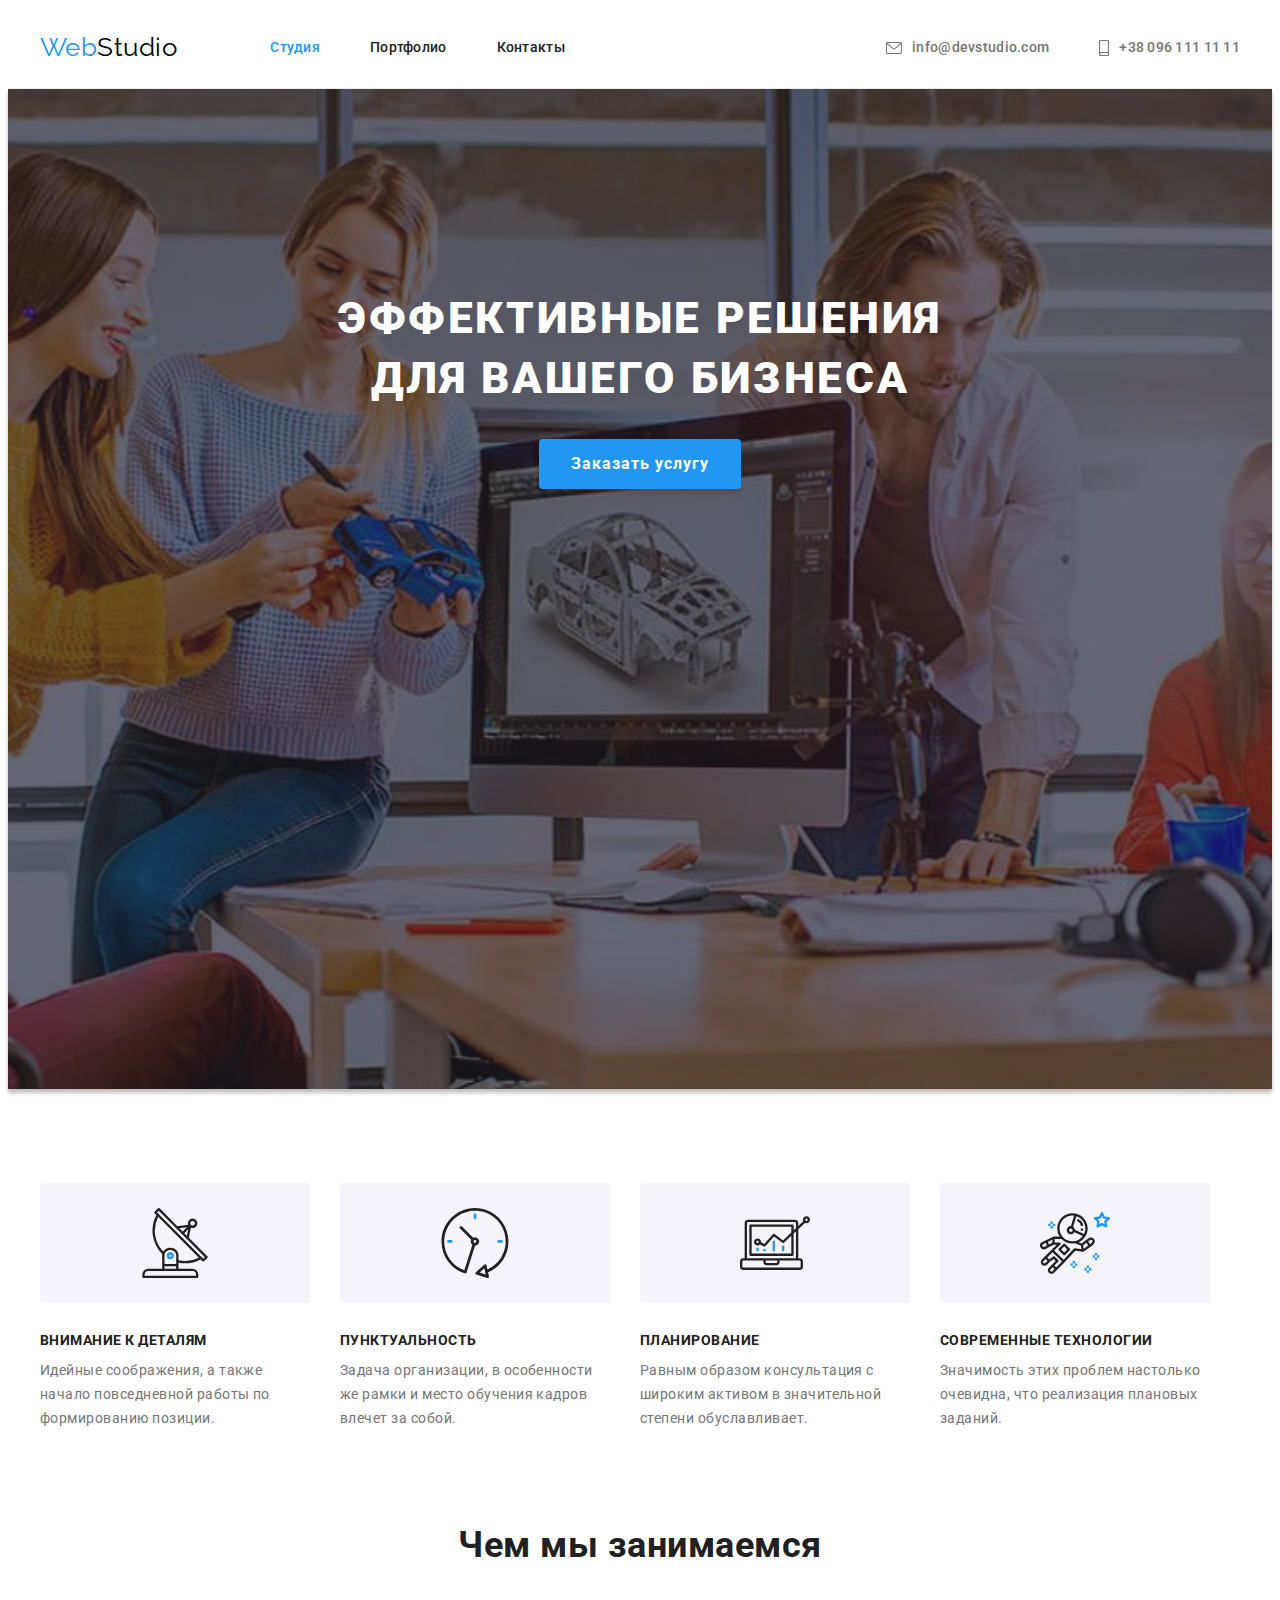
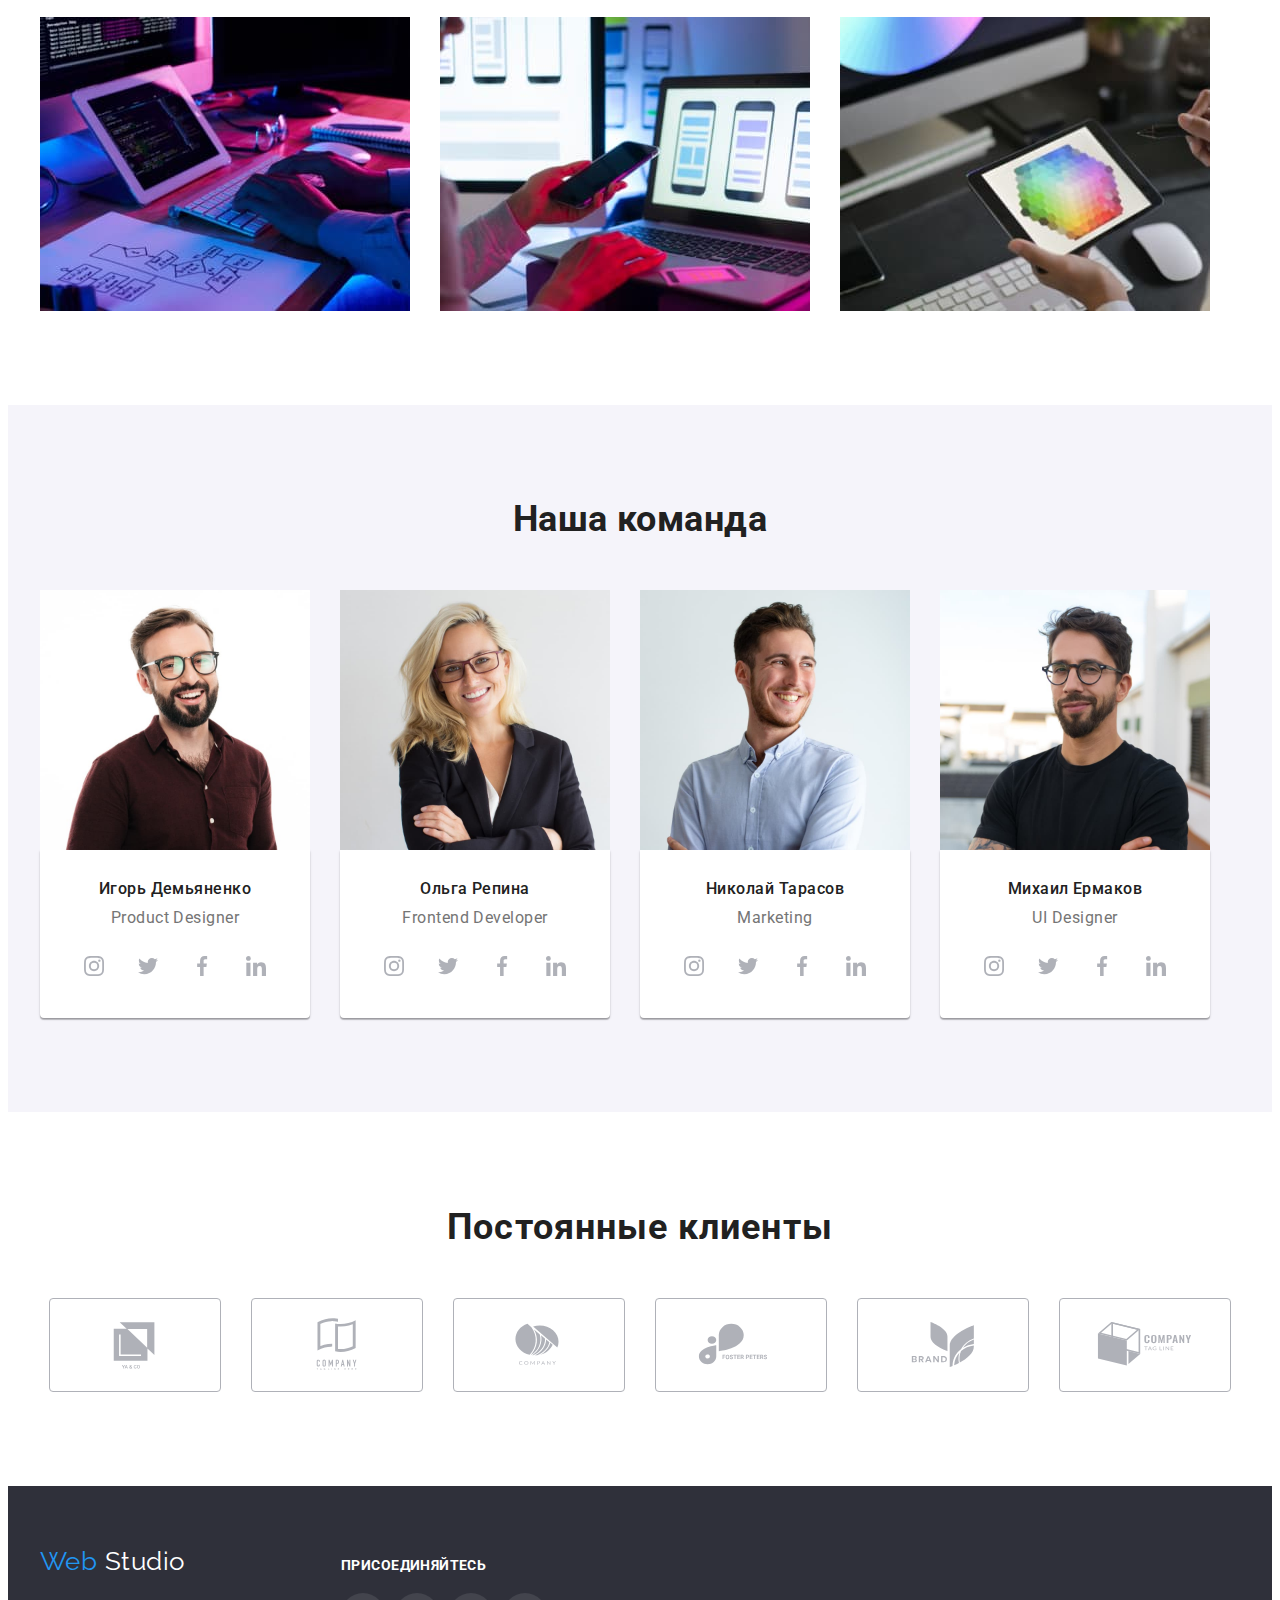
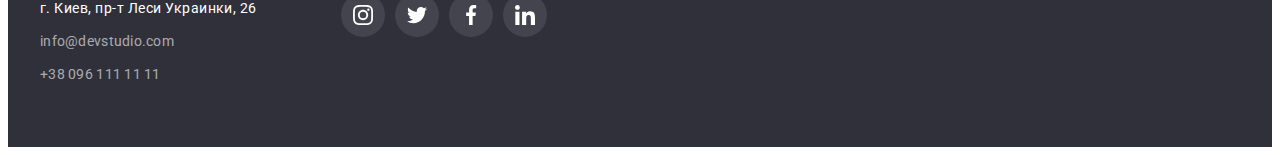
==== index.html @ 2313bb20 "Initial commit" ====
<!DOCTYPE html>
<html lang="ru">
  <head>
    <meta charset="UTF-8" />
    <meta http-equiv="X-UA-Compatible" content="IE=edge" />
    <meta name="viewport" content="width=device-width, initial-scale=1.0" />
    <link rel="preconnect" href="https://fonts.googleapis.com" />
    <link rel="preconnect" href="https://fonts.gstatic.com" crossorigin />
    <link
      href="https://fonts.googleapis.com/css2?family=Raleway:wght@700&family=Roboto:wght@400;500;700;900&display=swap"
      rel="stylesheet"
    />
    <link
      rel="stylesheet"
      href="https://cdnjs.cloudflare.com/ajax/libs/modern-normalize/1.1.0/modern-normalize.min.css"
      integrity="sha512-wpPYUAdjBVSE4KJnH1VR1HeZfpl1ub8YT/NKx4PuQ5NmX2tKuGu6U/JRp5y+Y8XG2tV+wKQpNHVUX03MfMFn9Q=="
      crossorigin="anonymous"
      referrerpolicy="no-referrer"
    />
    <link rel="stylesheet" href="./css/styles.css" />
    <title>Document</title>
  </head>

  <body>
    <!--Header section-->
    <header class="header">
      <div class="container header-container">
        <a class="logo" href="./index.html">Web<span class="logo-inner">Studio</span></a>
        <nav class="nav">
          <ul class="nav-list">
            <li class="nav-item">
              <a class="nav-link current" href="./index.html">Студия</a>
            </li>
            <li class="nav-item">
              <a class="nav-link" href="./portfolio.html">Портфолио</a>
            </li>
            <li class="nav-item">
              <a class="nav-link" href="">Контакты</a>
            </li>
          </ul>
        </nav>
        <ul class="header-list">
          <li class="header-item">
            <a class="header-mailto" href="mailto:info@devstudio.com">
              <svg class="icon-nav" width="16" height="12">
                <use href="./images/icons.svg#envelope"></use>
              </svg>
              info@devstudio.com
            </a>
          </li>
          <li class="header-item">
            <a class="header-phone" href="tel:+380961111111">
              <svg class="icon-nav" width="10" height="16">
                <use href="./images/icons.svg#smartphone"></use>
              </svg>
              +38 096 111 11 11
            </a>
          </li>
        </ul>
      </div>
    </header>
    <!--Main section-->
    <main>
      <!--Hero section-->
      <section class="hero section section-wrap overlay">
        <div class="container">
          <h1 class="hero-title">Эффективные решения для вашего бизнеса</h1>
          <button class="button-hero" type="button">Заказать услугу</button>
        </div>
      </section>
      <!--Offer section-->
      <section class="offer section">
        <div class="container">
          <h2 class="visually-hidden">Что мы предлагаем</h2>
          <ul class="offer-list">
            <li class="offer-item">
              <div class="offer-wrapper">
                <svg class="offer-icon" width="70" height="70">
                  <use href="./images/icons.svg#antenna"></use>
                </svg>
              </div>
              <h3 class="offer-title">Внимание к деталям</h3>
              <p class="offer-text">
                Идейные соображения, а также начало повседневной работы по формированию позиции.
              </p>
            </li>
            <li class="offer-item">
              <div class="offer-wrapper">
                <svg class="offer-icon" width="70" height="70">
                  <use href="./images/icons.svg#clock"></use>
                </svg>
              </div>
              <h3 class="offer-title">Пунктуальность</h3>
              <p class="offer-text">
                Задача организации, в особенности же рамки и место обучения кадров влечет за собой.
              </p>
            </li>
            <li class="offer-item">
              <div class="offer-wrapper">
                <svg class="offer-icon" width="70" height="70">
                  <use href="./images/icons.svg#diagram"></use>
                </svg>
              </div>
              <h3 class="offer-title">Планирование</h3>
              <p class="offer-text">
                Равным образом консультация с широким активом в значительной степени обуславливает.
              </p>
            </li>
            <li class="offer-item">
              <div class="offer-wrapper">
                <svg class="offer-icon" width="70" height="70">
                  <use href="./images/icons.svg#astronaut"></use>
                </svg>
              </div>
              <h3 class="offer-title">Современные технологии</h3>
              <p class="offer-text">
                Значимость этих проблем настолько очевидна, что реализация плановых заданий.
              </p>
            </li>
          </ul>
        </div>
      </section>
      <!--Doing section-->
      <section class="doing section">
        <div class="container section-top">
          <h2 class="doing-title">Чем мы занимаемся</h2>
          <ul class="doing-list card-set">
            <li class="doing-item">
              <img
                src="./images/doing/box1.jpg"
                alt="рабочее место программиста"
                width="370"
                height="294"
              />
            </li>
            <li class="doing-item">
              <img
                src="./images/doing/box2.jpg"
                alt="работа за ноутбуком"
                width="370"
                height="294"
              />
            </li>
            <li class="doing-item">
              <img
                src="./images/doing/box3.jpg"
                alt="графический планшет"
                width="370"
                height="294"
              />
            </li>
          </ul>
        </div>
      </section>
      <!--Team section-->
      <section class="team section">
        <div class="container">
          <h2 class="team-titel">Наша команда</h2>
          <ul class="team-list card-set">
            <li class="team-item">
              <img src="./images/team/img4.jpg" alt="Игорь Демьяненко" width="270" height="260" />
              <div class="team-wrapper">
                <h3 class="team-subtitel">Игорь Демьяненко</h3>
                <p class="team-text" lang="en">Product Designer</p>
                <ul class="socials list">
                  <li class="socials-item">
                    <a
                      class="socials-link"
                      href=""
                      target="_blank"
                      rel="noopener noreferrer"
                      aria-label="instagram"
                      ><svg class="socials-icon" width="20" height="20">
                        <use href="./images/icons.svg#instagram"></use>
                      </svg>
                    </a>
                  </li>
                  <li class="socials-item">
                    <a
                      class="socials-link"
                      href=""
                      target="_blank"
                      rel="noopener noreferrer"
                      aria-label="twitter"
                    >
                      <svg class="socials-icon" width="20" height="20">
                        <use href="./images/icons.svg#twitter"></use>
                      </svg>
                    </a>
                  </li>
                  <li class="socials-item">
                    <a
                      class="socials-link"
                      href=""
                      target="_blank"
                      rel="noopener noreferrer"
                      aria-label="facebook"
                      ><svg class="socials-icon" width="20" height="20">
                        <use href="./images/icons.svg#facebook"></use>
                      </svg>
                    </a>
                  </li>
                  <li class="socials-item">
                    <a
                      class="socials-link"
                      href=""
                      target="_blank"
                      rel="noopener noreferrer"
                      aria-label="linkedin"
                      ><svg class="socials-icon" width="20" height="20">
                        <use href="./images/icons.svg#linkedin"></use>
                      </svg>
                    </a>
                  </li>
                </ul>
              </div>
            </li>
            <li class="team-item">
              <img src="./images/team/img5.jpg" alt="Ольга Репина" width="270" height="260" />
              <div class="team-wrapper">
                <h3 class="team-subtitel">Ольга Репина</h3>
                <p class="team-text" lang="en">Frontend Developer</p>
                <ul class="socials list">
                  <li class="socials-item">
                    <a
                      class="socials-link"
                      href=""
                      target="_blank"
                      rel="noopener noreferrer"
                      aria-label="instagram"
                      ><svg class="socials-icon" width="20" height="20">
                        <use href="./images/icons.svg#instagram"></use>
                      </svg>
                    </a>
                  </li>
                  <li class="socials-item">
                    <a
                      class="socials-link"
                      href=""
                      target="_blank"
                      rel="noopener noreferrer"
                      aria-label="twitter"
                    >
                      <svg class="socials-icon" width="20" height="20">
                        <use href="./images/icons.svg#twitter"></use>
                      </svg>
                    </a>
                  </li>
                  <li class="socials-item">
                    <a
                      class="socials-link"
                      href=""
                      target="_blank"
                      rel="noopener noreferrer"
                      aria-label="facebook"
                      ><svg class="socials-icon" width="20" height="20">
                        <use href="./images/icons.svg#facebook"></use>
                      </svg>
                    </a>
                  </li>
                  <li class="socials-item">
                    <a
                      class="socials-link"
                      href=""
                      target="_blank"
                      rel="noopener noreferrer"
                      aria-label="linkedin"
                      ><svg class="socials-icon" width="20" height="20">
                        <use href="./images/icons.svg#linkedin"></use>
                      </svg>
                    </a>
                  </li>
                </ul>
              </div>
            </li>
            <li class="team-item">
              <img src="./images/team/img6.jpg" alt="Николай Тарасов" width="270" height="260" />
              <div class="team-wrapper">
                <h3 class="team-subtitel">Николай Тарасов</h3>
                <p class="team-text" lang="en">Marketing</p>
                <ul class="socials list">
                  <li class="socials-item">
                    <a
                      class="socials-link"
                      href=""
                      target="_blank"
                      rel="noopener noreferrer"
                      aria-label="instagram"
                      ><svg class="socials-icon" width="20" height="20">
                        <use href="./images/icons.svg#instagram"></use>
                      </svg>
                    </a>
                  </li>
                  <li class="socials-item">
                    <a
                      class="socials-link"
                      href=""
                      target="_blank"
                      rel="noopener noreferrer"
                      aria-label="twitter"
                    >
                      <svg class="socials-icon" width="20" height="20">
                        <use href="./images/icons.svg#twitter"></use>
                      </svg>
                    </a>
                  </li>
                  <li class="socials-item">
                    <a
                      class="socials-link"
                      href=""
                      target="_blank"
                      rel="noopener noreferrer"
                      aria-label="facebook"
                      ><svg class="socials-icon" width="20" height="20">
                        <use href="./images/icons.svg#facebook"></use>
                      </svg>
                    </a>
                  </li>
                  <li class="socials-item">
                    <a
                      class="socials-link"
                      href=""
                      target="_blank"
                      rel="noopener noreferrer"
                      aria-label="linkedin"
                      ><svg class="socials-icon" width="20" height="20">
                        <use href="./images/icons.svg#linkedin"></use>
                      </svg>
                    </a>
                  </li>
                </ul>
              </div>
            </li>
            <li class="team-item">
              <img src="./images/team/img7.jpg" alt="Михаил Ермаков" width="270" height="260" />
              <div class="team-wrapper">
                <h3 class="team-subtitel">Михаил Ермаков</h3>
                <p class="team-text" lang="en">UI Designer</p>
                <ul class="socials list">
                  <li class="socials-item">
                    <a
                      class="socials-link"
                      href=""
                      target="_blank"
                      rel="noopener noreferrer"
                      aria-label="instagram"
                      ><svg class="socials-icon" width="20" height="20">
                        <use href="./images/icons.svg#instagram"></use>
                      </svg>
                    </a>
                  </li>
                  <li class="socials-item">
                    <a
                      class="socials-link"
                      href=""
                      target="_blank"
                      rel="noopener noreferrer"
                      aria-label="twitter"
                    >
                      <svg class="socials-icon" width="20" height="20">
                        <use href="./images/icons.svg#twitter"></use>
                      </svg>
                    </a>
                  </li>
                  <li class="socials-item">
                    <a
                      class="socials-link"
                      href=""
                      target="_blank"
                      rel="noopener noreferrer"
                      aria-label="facebook"
                      ><svg class="socials-icon" width="20" height="20">
                        <use href="./images/icons.svg#facebook"></use>
                      </svg>
                    </a>
                  </li>
                  <li class="socials-item">
                    <a
                      class="socials-link"
                      href=""
                      target="_blank"
                      rel="noopener noreferrer"
                      aria-label="linkedin"
                      ><svg class="socials-icon" width="20" height="20">
                        <use href="./images/icons.svg#linkedin"></use>
                      </svg>
                    </a>
                  </li>
                </ul>
              </div>
            </li>
          </ul>
        </div>
      </section>
      <!--Clients setion-->
      <section class="clients section">
        <div class="container">
          <h2 class="clients-titel">Постоянные клиенты</h2>
          <ul class="clients list">
            <li class="clients-item">
              <a
                class="clients-link"
                href=""
                target="_blank"
                rel="noopener noreferrer"
                aria-label="логотип компании"
              >
                <svg class="clients-icon" width="106" height="60">
                  <use href="./images/icons.svg#logo1"></use>
                </svg>
              </a>
            </li>
            <li class="clients-item">
              <a
                class="clients-link"
                href=""
                target="_blank"
                rel="noopener noreferrer"
                aria-label="логотип компании"
              >
                <svg class="clients-icon" width="106" height="60">
                  <use href="./images/icons.svg#logo2"></use>
                </svg>
              </a>
            </li>
            <li class="clients-item">
              <a
                class="clients-link"
                href=""
                target="_blank"
                rel="noopener noreferrer"
                aria-label="логотип компании"
              >
                <svg class="clients-icon" width="106" height="60">
                  <use href="./images/icons.svg#logo3"></use>
                </svg>
              </a>
            </li>
            <li class="clients-item">
              <a
                class="clients-link"
                href=""
                target="_blank"
                rel="noopener noreferrer"
                aria-label="логотип компании"
              >
                <svg class="clients-icon" width="106" height="60">
                  <use href="./images/icons.svg#logo4"></use>
                </svg>
              </a>
            </li>
            <li class="clients-item">
              <a
                class="clients-link"
                href=""
                target="_blank"
                rel="noopener noreferrer"
                aria-label="логотип компании"
              >
                <svg class="clients-icon" width="106" height="60">
                  <use href="./images/icons.svg#logo5"></use>
                </svg>
              </a>
            </li>
            <li class="clients-item">
              <a
                class="clients-link"
                href=""
                target="_blank"
                rel="noopener noreferrer"
                aria-label="логотип компании"
              >
                <svg class="clients-icon" width="106" height="60">
                  <use href="./images/icons.svg#logo6"></use>
                </svg>
              </a>
            </li>
          </ul>
        </div>
      </section>
    </main>
    <!--Footer section-->
    <footer class="footer footer-section">
      <div class="container footer-box">
        <div class="footer-col">
          <a class="footer-logo" href="./index.html"
            >Web <span class="footer-logo-inner">Studio</span>
          </a>
          <address class="address">г. Киев, пр-т Леси Украинки, 26</address>
          <ul class="footer-list">
            <li class="footer-item">
              <a class="footer-mailto" href="mailto:info@devstudio.com">info@devstudio.com</a>
            </li>
            <li class="footer-item">
              <a class="footer-phone" href="tel:+380961111111">+38 096 111 11 11</a>
            </li>
          </ul>
        </div>
        <div class="footer-wrapper">
          <h2 class="footer-titel">присоединяйтесь</h2>
          <ul class="footer-socials list">
            <li class="footer-socials-item">
              <a
                class="footer-socials-link"
                href=""
                target="_blank"
                rel="noopener noreferrer"
                aria-label="instagram"
              >
                <svg class="footer-socials-icon" width="20" height="20">
                  <use href="./images/icons.svg#instagram"></use>
                </svg>
              </a>
            </li>
            <li class="footer-socials-item">
              <a
                class="footer-socials-link"
                href=""
                target="_blank"
                rel="noopener noreferrer"
                aria-label="twitter"
              >
                <svg class="footer-socials-icon" width="20" height="20">
                  <use href="./images/icons.svg#twitter"></use>
                </svg>
              </a>
            </li>
            <li class="footer-socials-item">
              <a
                class="footer-socials-link"
                href=""
                target="_blank"
                rel="noopener noreferrer"
                aria-label="facebook"
              >
                <svg class="footer-socials-icon" width="20" height="20">
                  <use href="./images/icons.svg#facebook"></use>
                </svg>
              </a>
            </li>
            <li class="footer-socials-item">
              <a
                class="footer-socials-link"
                href=""
                target="_blank"
                rel="noopener noreferrer"
                aria-label="linkedin"
              >
                <svg class="footer-socials-icon" width="20" height="20">
                  <use href="./images/icons.svg#linkedin"></use>
                </svg>
              </a>
            </li>
          </ul>
        </div>
      </div>
    </footer>
  </body>
</html>
---- css/styles.css ----
/* цвет основного текста #212121 */
/* вторичный цвет #757575 */
/* шапка #FFFFFF */
/* почта и тел под rgba(255, 255, 255, 0.6)*/
/* фдрес подвала #FFFFFF  */
/* секция наша команда #F5F4FA */
/* секция чем мы занисаемся #E5E5E5 */
/* секция герой #2F303A */
/* цвет кнопки #2196F3 */
/* шапка hover #188CE8 */
/* body #E5E5E5 */

:root {
  /* others */
  --indent: 30px;
  --items: 3;
}

body {
  color: #757575;
  font-family: Roboto, sans-serif;
  letter-spacing: 0.03em;
}

/* Частковий ресет стилей браузера start */

h1,
h2,
h3,
h4,
h5,
h6,
p {
  margin: 0;
}

ul,
ol {
  list-style: none;
  padding: 0;
  margin: 0;
}

img {
  display: block;
}

a {
  text-decoration: none;
  color: currentColor;
}

/* Частковий ресет стилей браузера end */

/* Base styles */

.container {
  width: 1200px;
  margin-left: auto;
  margin-right: auto;
  padding-left: 15px;
  padding-right: 15px;
  /* outline: 1px solid tomato; */
}

.section {
  padding-top: 94px;
  padding-bottom: 94px;
}

/* Card set */

.card-set {
  display: flex;
  flex-wrap: wrap;
  gap: var(--indent);
}

.card-set-item {
  flex-basis: calc((100% - var(--indent) * (var(--items) - 1)) / var(--items));
}

/* Header section */

.header {
  border: 1px solid #ececec;
  border-top: none;
  border-right: none;
  border-left: none;
}

.header-container {
  display: flex;
  align-items: center;
}

.logo {
  display: block;
  margin-right: 93px;
  padding-top: 24px;
  padding-bottom: 25px;

  font-family: Raleway, cursive;
  font-size: 26px;
  line-height: 1.19;

  color: #2196f3;
}

.logo-inner {
  color: #000000;
}

.nav {
  margin-right: auto;
}

.nav-list {
  display: flex;
  gap: 50px;
}

.nav-link {
  display: block;
  padding-top: 32px;
  padding-bottom: 32px;

  color: #212121;
  font-weight: 500;
  font-size: 14px;
  line-height: 1.14;
  letter-spacing: 0.02em;
}

.nav-link:hover,
.nav-link:focus {
  color: #2196f3;
}

.nav-link.current {
  color: #2196f3;
}

.header-list {
  display: flex;
  gap: 50px;
}

.icon-nav {
  fill: currentColor;
}

.header-mailto {
  display: flex;
  align-items: center;
  gap: 10px;

  padding-top: 32px;
  padding-bottom: 32px;

  color: #757575;
  font-weight: 500;
  font-size: 14px;
  line-height: 1.14;
  letter-spacing: 0.02em;
}

.mailto-wrapper:hover,
.mailto-wrapper:focus {
  color: #2196f3;
}

.header-mailto:hover,
.header-mailto:focus {
  color: #2196f3;
}

.header-phone {
  display: flex;
  align-items: center;
  gap: 10px;

  padding-top: 32px;
  padding-bottom: 32px;

  color: #757575;
  font-weight: 500;
  font-size: 14px;
  line-height: 1.14;
  letter-spacing: 0.02em;
}

.phone-wpapper:hover,
.phone-wpapper:focus {
  color: #2196f3;
}

.header-phone:hover,
.header-phone:focus {
  color: #2196f3;
}

/* hero section */

.hero {
  text-align: center;
}

.overlay {
  max-width: 1600px;
  height: 600px;
  margin-left: auto;
  margin-right: auto;

  background-color: #c4c4c4;
  box-shadow: 0px 4px 4px rgba(0, 0, 0, 0.25);
  background-image: linear-gradient(to right, rgba(47, 48, 58, 0.4), rgba(47, 48, 58, 0.4)),
    url(../images/hero/Image01.jpg);

  background-repeat: no-repeat;
  background-position: center;
  background-size: cover;
}

.section-wrap {
  padding-top: 200px;
  padding-bottom: 200px;
}

.hero-title {
  margin-bottom: 30px;
  width: 696px;
  margin-left: auto;
  margin-right: auto;

  color: #ffffff;
  font-weight: 900;
  font-size: 44px;
  line-height: 1.36;
  text-align: center;
  letter-spacing: 0.06em;
  text-transform: uppercase;
}

.button-hero {
  min-width: 200px;
  min-height: 50px;
  padding: 10px 32px;

  background-color: #2196f3;
  color: #ffffff;
  border: none;
  font-family: inherit;
  cursor: pointer;
  font-weight: 700;
  font-size: 16px;
  line-height: 1.88;
  letter-spacing: 0.06em;
  box-shadow: 0px 4px 4px rgba(0, 0, 0, 0.15);
  border-radius: 4px;
}

.button-hero:hover,
.button-hero:focus {
  background-color: #188ce8;
  color: #ffffff;
  border: none;
}

/* offer section */

.offer.section {
  padding-bottom: 0;
}

.offer-list {
  display: flex;
  gap: var(--indent);
}

.offer-wrapper {
  display: flex;
  align-items: center;
  justify-content: center;
  margin-bottom: 30px;

  width: 270px;
  height: 120px;
  background-color: #f5f4fa;
  border-radius: 4px;
}
.offer-item {
  flex-basis: 270px;
}

.offer-title {
  margin-bottom: 10px;

  color: #212121;
  font-weight: 700;
  font-size: 14px;
  line-height: 1.14;
  text-transform: uppercase;
}

.offer-text {
  font-size: 14px;
  line-height: 1.71;
}

/* doing section */

.section-top {
  padding-top: 0;
}

.doing-title {
  margin-bottom: 50px;

  color: #212121;
  font-weight: 700;
  font-size: 36px;
  line-height: 1.16;
  text-align: center;
}

.doing-list {
  display: flex;
  gap: var(--indent);
}

/* team section */

.team {
  background-color: #f5f4fa;
}

.team-titel {
  margin-bottom: 50px;

  color: #212121;
  font-weight: 700;
  font-size: 36px;
  line-height: 1.16;
  text-align: center;
}

.team-list {
  display: flex;
  gap: var(--indent);
}

.team-wrapper {
  border-top: none;
  padding-top: 30px;
  padding-bottom: 30px;
  padding-left: 5px;
  padding-right: 5px;

  background: #ffffff;
  box-shadow: 0px 1px 3px rgba(0, 0, 0, 0.12), 0px 1px 1px rgba(0, 0, 0, 0.14),
    0px 2px 1px rgba(0, 0, 0, 0.2);
  border-radius: 0px 0px 4px 4px;
  letter-spacing: 0.03em;
}

.team-subtitel {
  margin-bottom: 10px;

  color: #212121;
  font-weight: 500;
  font-size: 16px;
  line-height: 1.18;
  text-align: center;
}

.team-text {
  margin-bottom: 16px;

  font-size: 16px;
  line-height: 1.18;
  text-align: center;
}

/* Clients setion */

.clients-titel {
  margin-bottom: 50px;

  font-family: 'Roboto';
  font-style: normal;
  font-weight: 700;
  font-size: 36px;
  line-height: 42px;
  text-align: center;
  letter-spacing: 0.03em;

  color: #212121;
}

.clients {
  display: flex;
  align-items: center;
  justify-content: center;
  gap: 30px;
}

.clients-link {
  display: flex;
  align-items: center;
  justify-content: center;

  width: 170px;
  height: 92px;
  border: 1px solid #afb1b8;
  border-radius: 4px;
}

.clients-icon {
  fill: #afb1b8;
}

.clients-link:hover,
.clients-link:focus {
  border-color: #2196f3;
}

.clients-link:hover .clients-icon,
.clients-link:focus .clients-icon {
  fill: #2196f3;
}

/* footer section */

.footer {
  background-color: #2f303a;
}

.footer-section {
  padding-top: 60px;
  padding-bottom: 60px;
}

.footer-box {
  display: flex;
  align-items: baseline;
}

.footer-col {
  display: flex;
  flex-wrap: wrap;
  width: 231px;
  margin-right: 70px;
}
.footer-logo {
  display: block;
  margin-bottom: 20px;

  color: #2196f3;
  font-family: Raleway, cursive;
  font-size: 26px;
  line-height: 1.19;
}

.footer-logo-inner {
  color: #ffffff;
}

.address {
  margin-bottom: 9px;

  color: #ffffff;
  font-size: 14px;
  line-height: 1.71;
  font-style: normal;
}

.footer-item:not(:last-child) {
  display: block;
  margin-bottom: 9px;
}

.footer-mailto {
  font-size: 14px;
  line-height: 1.71;
  color: rgba(255, 255, 255, 0.6);
  letter-spacing: 0.02em;
}

.footer-mailto:hover,
.footer-mailto:focus {
  color: #2196f3;
}

.footer-phone {
  font-size: 14px;
  line-height: 1.71;
  color: rgba(255, 255, 255, 0.6);
  letter-spacing: 0.02em;
}

.footer-phone:hover,
.footer-phone:focus {
  color: #2196f3;
}

.footer-titel {
  margin-bottom: 20px;

  font-weight: 700;
  font-size: 14px;
  line-height: calc(16 / 14);
  letter-spacing: 0.03em;
  text-transform: uppercase;

  color: #ffffff;
}

.footer-wrapper {
  display: flex;
  flex-wrap: wrap;
  width: 206px;
}

.footer-socials {
  display: flex;
  align-items: center;
  justify-content: center;
  gap: 10px;
}

.footer-socials-link {
  display: flex;
  align-items: center;
  justify-content: center;

  width: 44px;
  height: 44px;
  border-radius: 50%;
  background-color: #43444d;
}

.footer-socials-icon {
  fill: #ffffff;
}

.footer-socials-link:hover,
.footer-socials-link:focus {
  background-color: #2196f3;
}

/* Portfolio section */

.button-list {
  display: flex;
  margin-bottom: 50px;
  justify-content: center;
}

.button-item:not(:last-child) {
  margin-right: 8px;
}

.button-portfolio {
  padding: 6px 22px;

  color: #212121;
  border: none;
  font-family: inherit;
  cursor: pointer;
  font-weight: 500;
  font-size: 16px;
  line-height: 1.62;
  border-radius: 4px;
  background-color: #f5f4fa;
}

.button-portfolio.current {
  background-color: #2196f3;
  color: #ffffff;
  box-shadow: 0px 3px 1px rgba(0, 0, 0, 0.1), 0px 1px 2px rgba(0, 0, 0, 0.08),
    0px 2px 2px rgba(0, 0, 0, 0.12);
}

.button-portfolio:hover,
.button-portfolio:focus {
  background-color: #2196f3;
  color: #ffffff;
  box-shadow: 0px 3px 1px rgba(0, 0, 0, 0.1), 0px 1px 2px rgba(0, 0, 0, 0.08),
    0px 2px 2px rgba(0, 0, 0, 0.12);
}

.portfolio-list {
  display: flex;
  gap: var(--indent);
}

.portfolio-item:hover {
  cursor: pointer;
  box-shadow: 0px 1px 1px rgba(0, 0, 0, 0.12), 0px 4px 4px rgba(0, 0, 0, 0.06),
    1px 4px 6px rgba(0, 0, 0, 0.16);
}
.portfolio-wrapper {
  padding-top: 20px;
  padding-bottom: 20px;
  padding-left: 24px;
  padding-right: 24px;

  border: 1px solid #eeeeee;
  border-top: none;
}

.portfolio-titel {
  margin-bottom: 4px;

  color: #212121;
  font-weight: 700;
  font-size: 18px;
  line-height: 2;
  letter-spacing: 0.06em;
}

.portfolio-text {
  font-size: 16px;
  line-height: 1.87;
}

.visually-hidden {
  position: absolute;
  white-space: nowrap;
  width: 1px;
  height: 1px;
  overflow: hidden;
  border: 0;
  padding: 0;
  clip: rect(0 0 0 0);
  clip-path: inset(50%);
  margin: -1px;
}

/* Socials icons */

.socials {
  display: flex;
  align-items: center;
  justify-content: center;
  gap: 10px;
}

.socials-link {
  display: flex;
  align-items: center;
  justify-content: center;

  width: 44px;
  height: 44px;
  border-radius: 50%;
}

.socials-icon {
  fill: #afb1b8;
}

.socials-link:hover,
.socials-link:focus {
  background-color: #2196f3;
}

.socials-link:hover .socials-icon,
.socials-link:focus .socials-icon {
  fill: #ffffff;
}
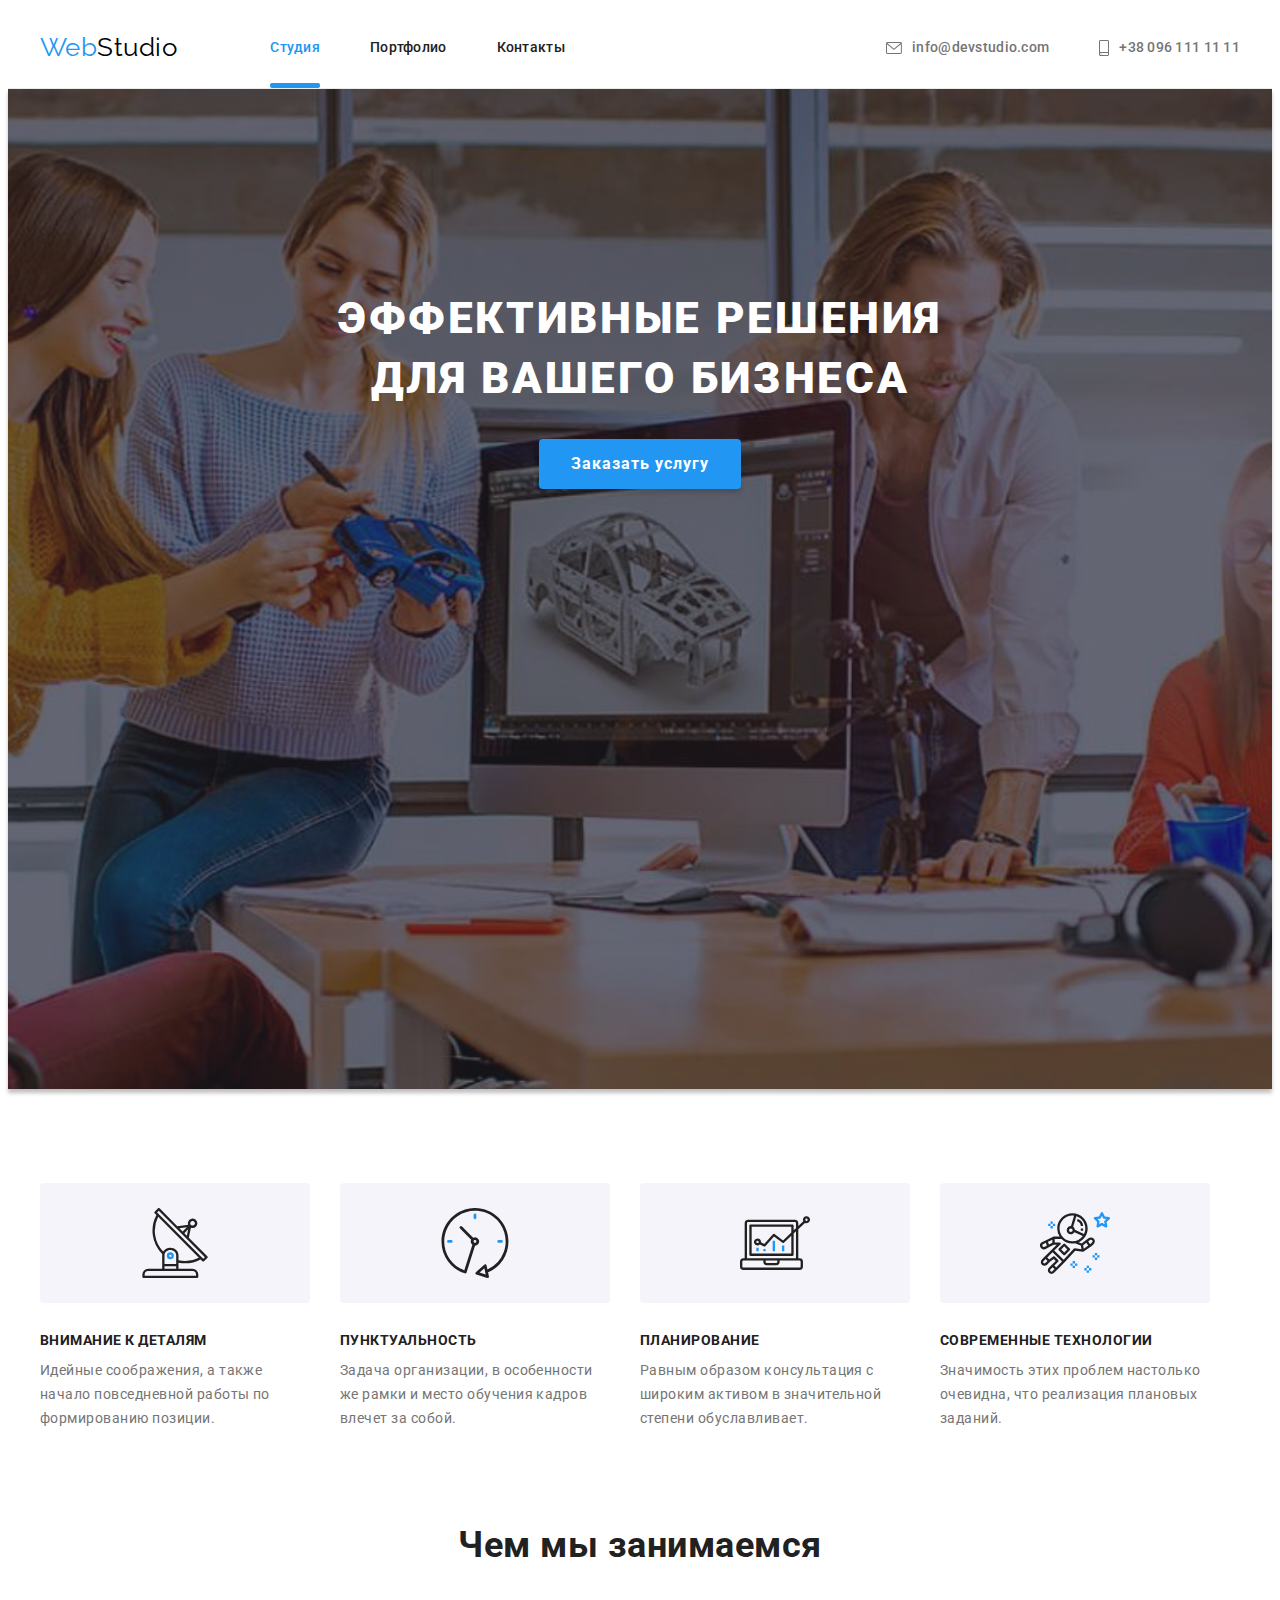
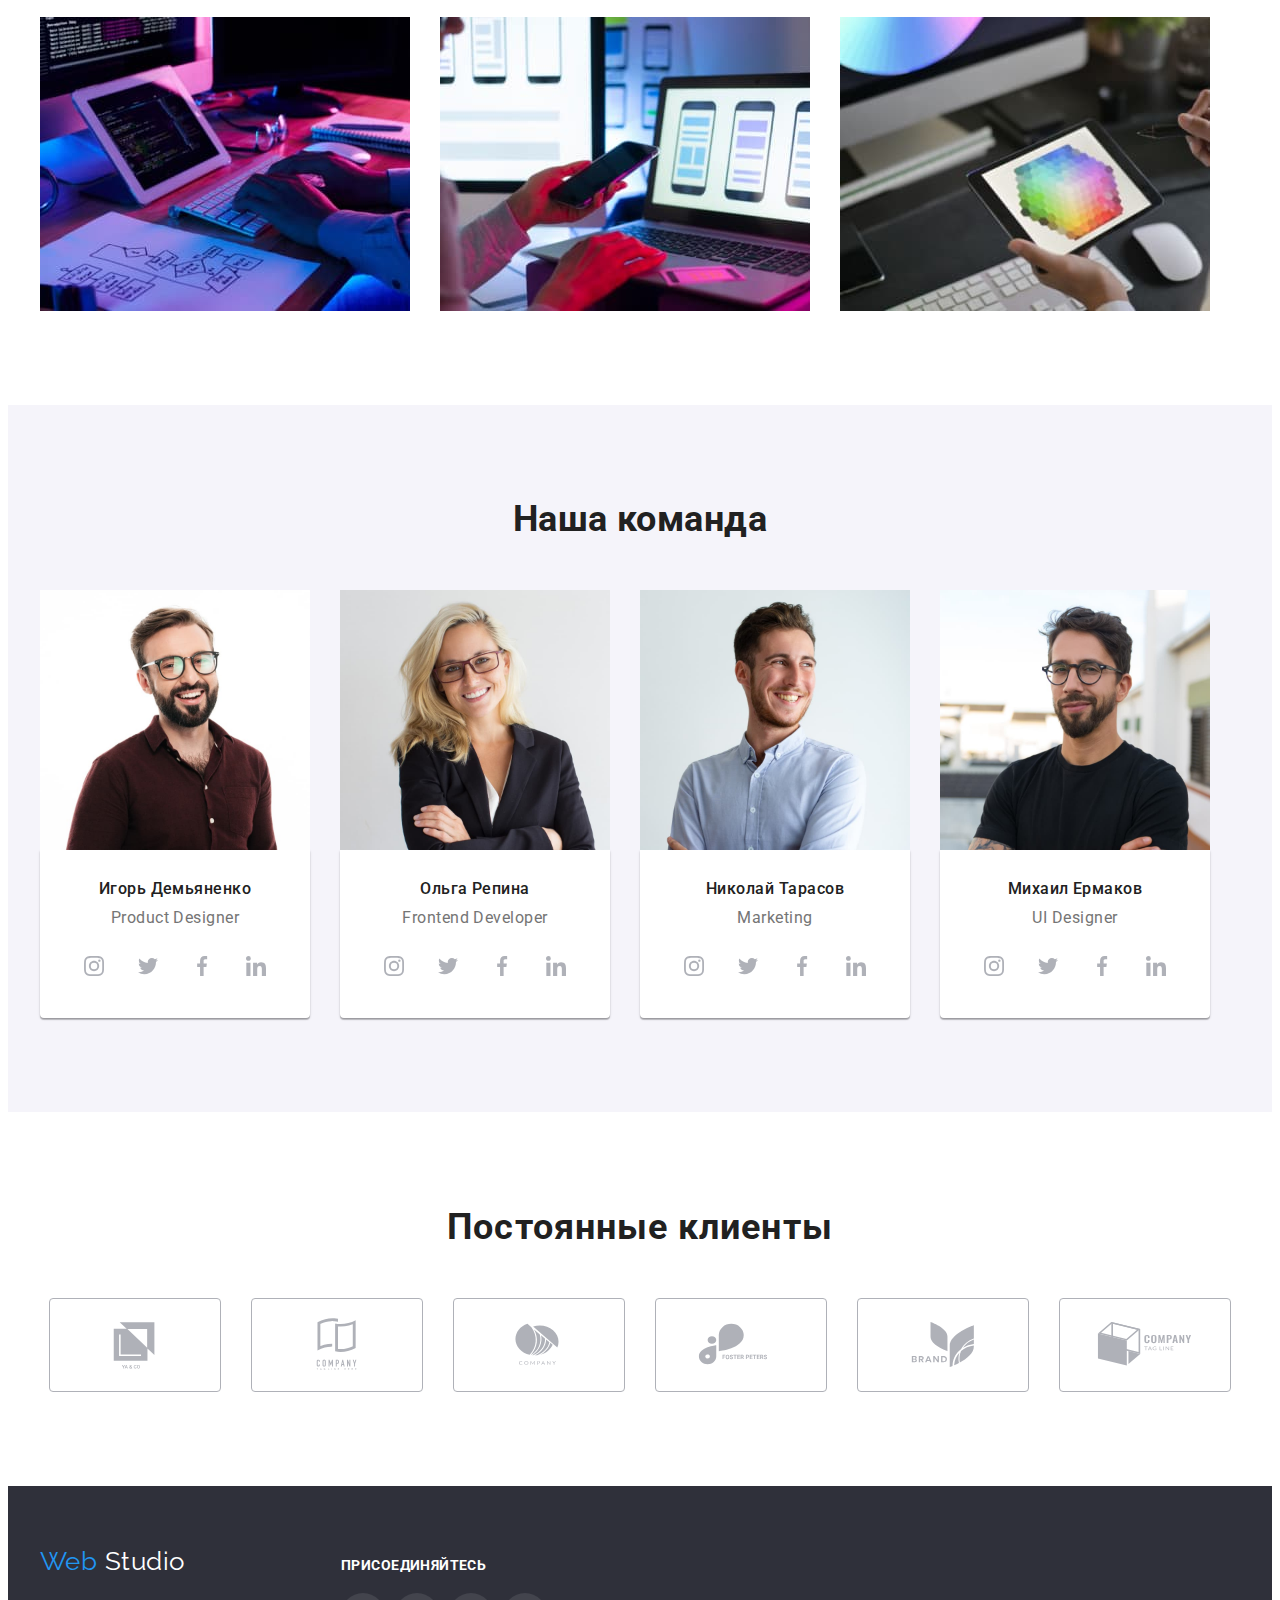
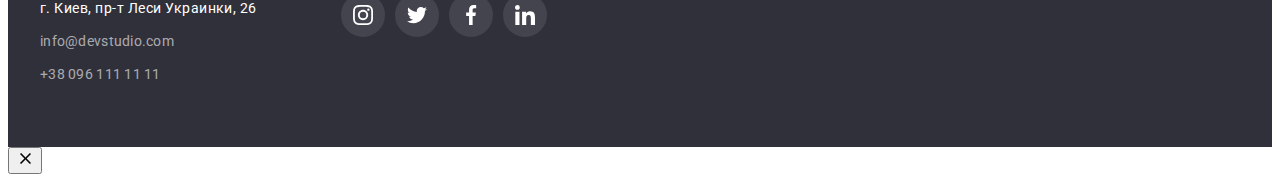
==== commit 945e34d9: "Update index.html" ====
--- a/index.html
+++ b/index.html
@@ -21,7 +21,7 @@
     <title>Document</title>
   </head>
 
-  <body>
+  <body data-page>
     <!--Header section-->
     <header class="header">
       <div class="container header-container">
@@ -65,7 +65,7 @@
       <section class="hero section section-wrap overlay">
         <div class="container">
           <h1 class="hero-title">Эффективные решения для вашего бизнеса</h1>
-          <button class="button-hero" type="button">Заказать услугу</button>
+          <button class="button-hero" type="button" data-modal-open>Заказать услугу</button>
         </div>
       </section>
       <!--Offer section-->
@@ -555,5 +555,16 @@
         </div>
       </div>
     </footer>
+    <!--Modal window-->
+    <div class="backdrop is-hidden" data-modal>
+      <div class="modal">
+        <button class="modal-btn" data-modal-close>
+          <svg class="modal-btn-icon" width="18" height="18">
+            <use href="./images/icons.svg#icon-close"></use>
+          </svg>
+        </button>
+      </div>
+    </div>
+    <script src="./js/modal.js"></script>
   </body>
 </html>
--- a/css/styles.css
+++ b/css/styles.css
@@ -14,6 +14,9 @@
   /* others */
   --indent: 30px;
   --items: 3;
+
+  /* time */
+  --timeng-function: cubic-bezier(0.4, 0, 0.2, 1);
 }
 
 body {
@@ -121,6 +124,7 @@
 }
 
 .nav-link {
+  position: relative;
   display: block;
   padding-top: 32px;
   padding-bottom: 32px;
@@ -130,6 +134,8 @@
   font-size: 14px;
   line-height: 1.14;
   letter-spacing: 0.02em;
+
+  transition: 250ms var(--timeng-function);
 }
 
 .nav-link:hover,
@@ -141,6 +147,40 @@
   color: #2196f3;
 }
 
+.nav-link.current::after {
+  content: '';
+  position: absolute;
+  left: 0;
+  bottom: 0;
+
+  display: block;
+  width: 100%;
+  height: 5px;
+  background-color: #2196f3;
+  border-radius: 2px;
+  opacity: 1;
+}
+
+.nav-link::after {
+  content: '';
+  position: absolute;
+  left: 0;
+  bottom: 0;
+
+  display: block;
+  width: 100%;
+  height: 5px;
+  background-color: #2196f3;
+  border-radius: 2px;
+  opacity: 0;
+  transition: opacity 250ms var(--timeng-function);
+}
+
+.nav-link:hover::after,
+.nav-link:focus::after {
+  opacity: 1;
+}
+
 .header-list {
   display: flex;
   gap: 50px;
@@ -163,6 +203,8 @@
   font-size: 14px;
   line-height: 1.14;
   letter-spacing: 0.02em;
+
+  transition: 250ms var(--timeng-function);
 }
 
 .mailto-wrapper:hover,
@@ -188,6 +230,8 @@
   font-size: 14px;
   line-height: 1.14;
   letter-spacing: 0.02em;
+
+  transition: 250ms var(--timeng-function);
 }
 
 .phone-wpapper:hover,
@@ -258,6 +302,8 @@
   letter-spacing: 0.06em;
   box-shadow: 0px 4px 4px rgba(0, 0, 0, 0.15);
   border-radius: 4px;
+
+  transition: 250ms var(--timeng-function);
 }
 
 .button-hero:hover,
@@ -414,10 +460,14 @@
   height: 92px;
   border: 1px solid #afb1b8;
   border-radius: 4px;
+
+  transition: 250ms var(--timeng-function);
 }
 
 .clients-icon {
   fill: #afb1b8;
+
+  transition: 250ms var(--timeng-function);
 }
 
 .clients-link:hover,
@@ -452,6 +502,7 @@
   width: 231px;
   margin-right: 70px;
 }
+
 .footer-logo {
   display: block;
   margin-bottom: 20px;
@@ -485,6 +536,8 @@
   line-height: 1.71;
   color: rgba(255, 255, 255, 0.6);
   letter-spacing: 0.02em;
+
+  transition: 250ms var(--timeng-function);
 }
 
 .footer-mailto:hover,
@@ -497,6 +550,8 @@
   line-height: 1.71;
   color: rgba(255, 255, 255, 0.6);
   letter-spacing: 0.02em;
+
+  transition: 250ms var(--timeng-function);
 }
 
 .footer-phone:hover,
@@ -538,6 +593,8 @@
   height: 44px;
   border-radius: 50%;
   background-color: #43444d;
+
+  transition: 250ms var(--timeng-function);
 }
 
 .footer-socials-icon {
@@ -573,6 +630,8 @@
   line-height: 1.62;
   border-radius: 4px;
   background-color: #f5f4fa;
+
+  transition: 250ms var(--timeng-function);
 }
 
 .button-portfolio.current {
@@ -593,6 +652,11 @@
 .portfolio-list {
   display: flex;
   gap: var(--indent);
+}
+
+.portfolio-item {
+  position: relative;
+  transition: 250ms var(--timeng-function);
 }
 
 .portfolio-item:hover {
@@ -600,6 +664,32 @@
   box-shadow: 0px 1px 1px rgba(0, 0, 0, 0.12), 0px 4px 4px rgba(0, 0, 0, 0.06),
     1px 4px 6px rgba(0, 0, 0, 0.16);
 }
+
+.product-thumb {
+  position: relative;
+  overflow: hidden;
+}
+
+.product-thumb:hover .product-text {
+  transform: translateY(0);
+  opacity: 1;
+}
+
+.product-text {
+  position: absolute;
+  top: 0;
+  left: 0;
+  padding: 63px 24px;
+  font-size: 18px;
+  line-height: calc(28 / 18);
+  color: #ffffff;
+  background-color: rgba(33, 150, 243, 0.9);
+  opacity: 0;
+  transform: translateY(100%);
+  transition: 250ms var(--timeng-function);
+  z-index: 100;
+}
+
 .portfolio-wrapper {
   padding-top: 20px;
   padding-bottom: 20px;
@@ -608,6 +698,8 @@
 
   border: 1px solid #eeeeee;
   border-top: none;
+  overflow: hidden;
+  z-index: 1000;
 }
 
 .portfolio-titel {
@@ -655,6 +747,8 @@
   width: 44px;
   height: 44px;
   border-radius: 50%;
+
+  transition: 250ms var(--timeng-function);
 }
 
 .socials-icon {
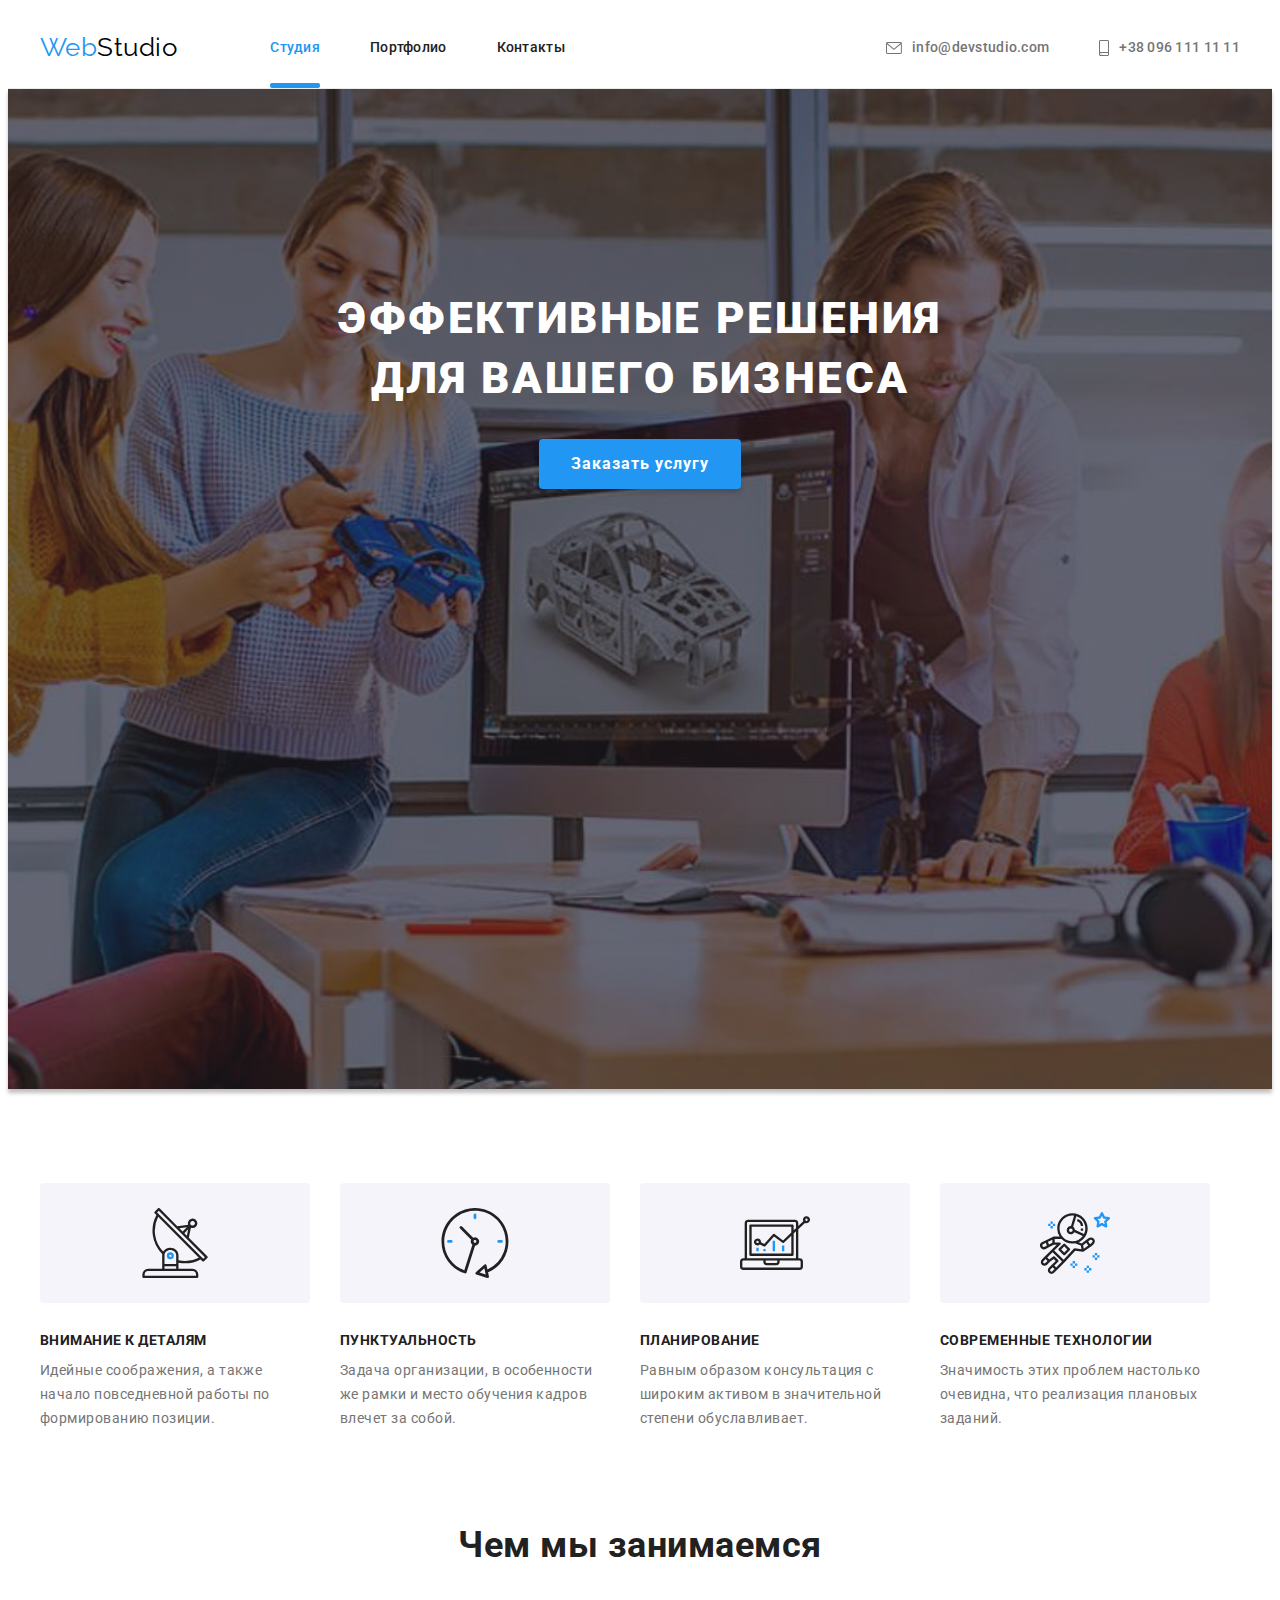
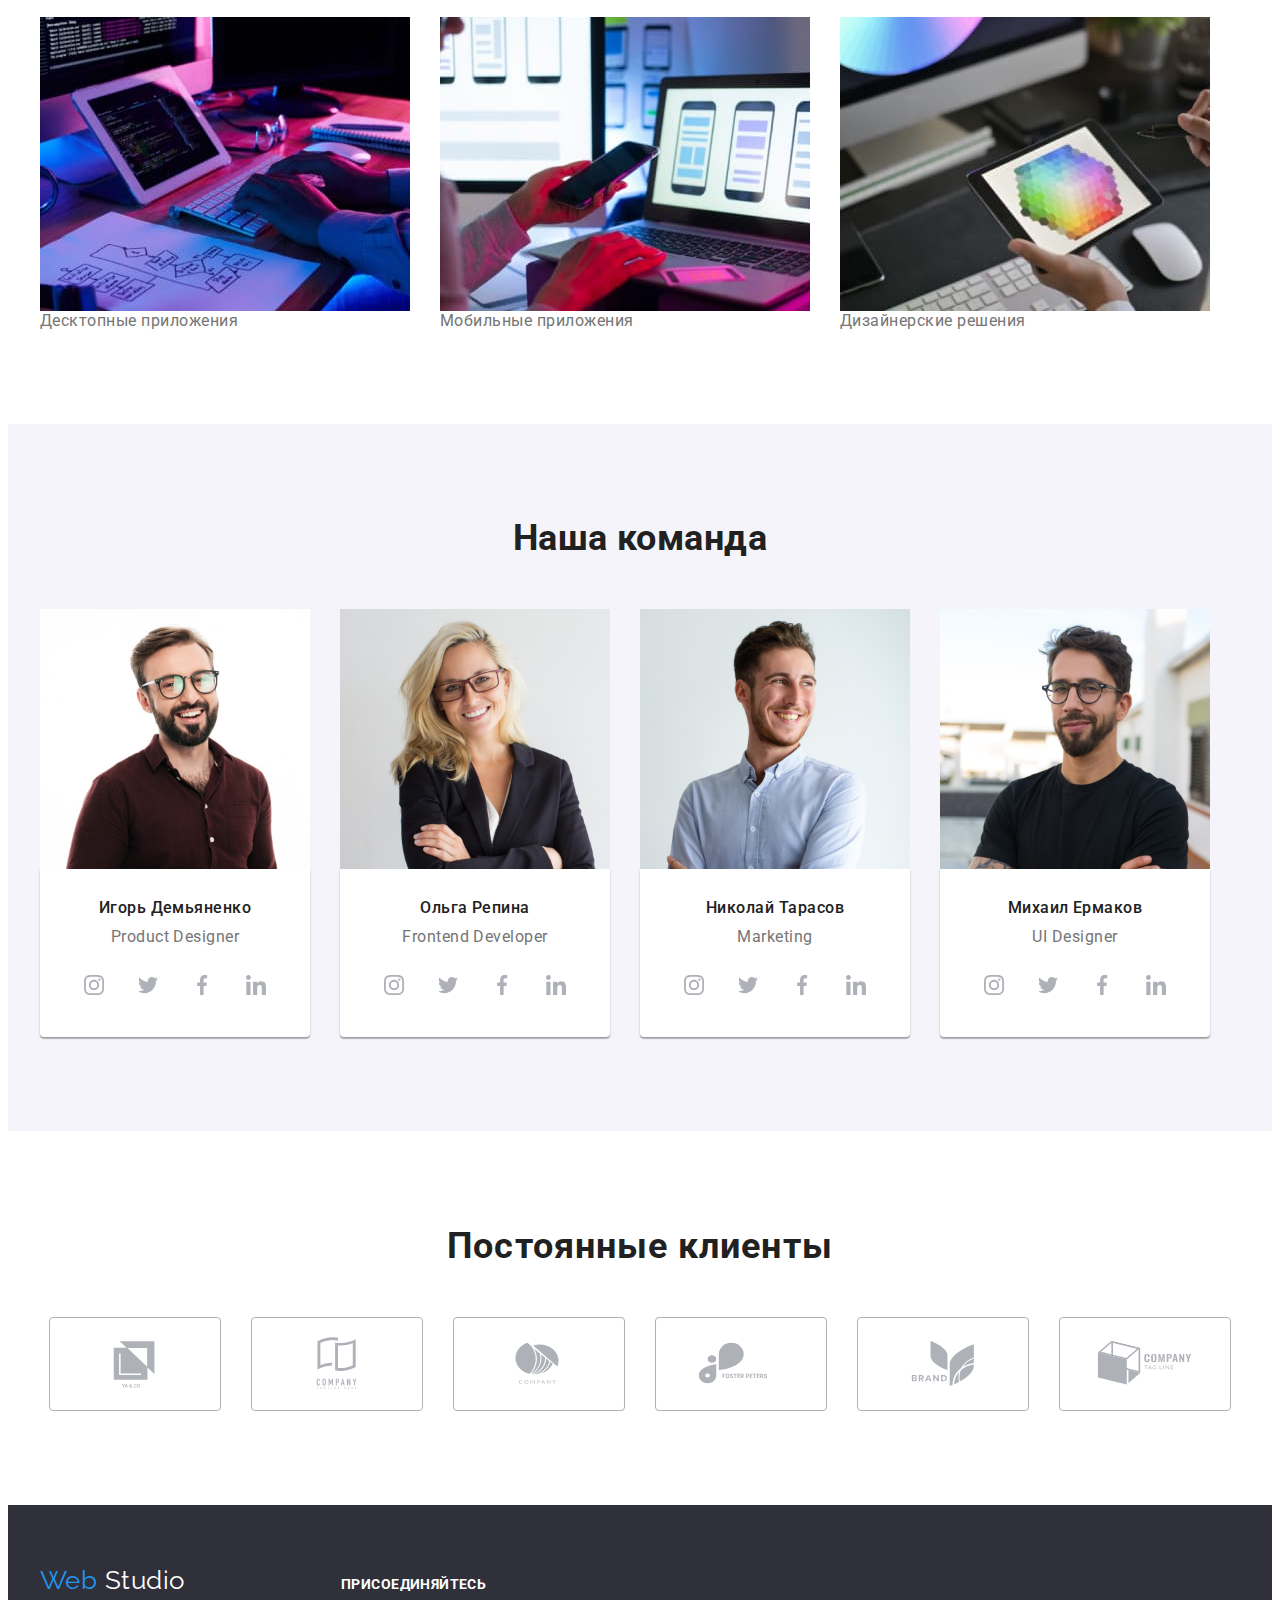
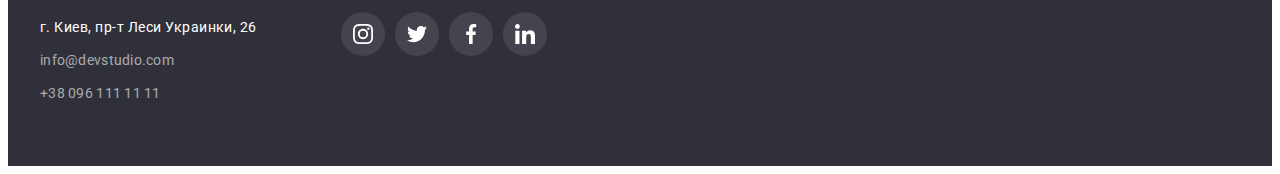
==== commit 6809b2a1: "Update index.html" ====
--- a/index.html
+++ b/index.html
@@ -126,28 +126,37 @@
           <h2 class="doing-title">Чем мы занимаемся</h2>
           <ul class="doing-list card-set">
             <li class="doing-item">
-              <img
-                src="./images/doing/box1.jpg"
-                alt="рабочее место программиста"
-                width="370"
-                height="294"
-              />
+              <div class="doing-tumb">
+                <img
+                  src="./images/doing/box1.jpg"
+                  alt="рабочее место программиста"
+                  width="370"
+                  height="294"
+                />
+                <p class="doing-text">Десктопные приложения</p>
+              </div>
             </li>
             <li class="doing-item">
-              <img
-                src="./images/doing/box2.jpg"
-                alt="работа за ноутбуком"
-                width="370"
-                height="294"
-              />
+              <div class="doing-tumb">
+                <img
+                  src="./images/doing/box2.jpg"
+                  alt="работа за ноутбуком"
+                  width="370"
+                  height="294"
+                />
+                <p class="doing-text">Мобильные приложения</p>
+              </div>
             </li>
             <li class="doing-item">
-              <img
-                src="./images/doing/box3.jpg"
-                alt="графический планшет"
-                width="370"
-                height="294"
-              />
+              <div class="doing-tumb">
+                <img
+                  src="./images/doing/box3.jpg"
+                  alt="графический планшет"
+                  width="370"
+                  height="294"
+                />
+                <p class="doing-text">Дизайнерские решения</p>
+              </div>
             </li>
           </ul>
         </div>
--- a/css/styles.css
+++ b/css/styles.css
@@ -25,6 +25,10 @@
   letter-spacing: 0.03em;
 }
 
+.no-scroll {
+  overflow: hidden;
+}
+
 /* Частковий ресет стилей браузера start */
 
 h1,
@@ -764,3 +768,55 @@
 .socials-link:focus .socials-icon {
   fill: #ffffff;
 }
+
+/* Modal window */
+
+.backdrop {
+  position: fixed;
+  top: 0;
+  left: 0;
+
+  display: flex;
+  align-items: center;
+  justify-content: center;
+
+  width: 100%;
+  height: 100%;
+
+  background-color: rgba(0, 0, 0, 0.2);
+}
+
+.backdrop.is-hidden {
+  opacity: 0;
+  visibility: hidden;
+  pointer-events: none;
+}
+
+.modal {
+  position: relative;
+  width: 528px;
+  height: 521px;
+  background-color: #ffffff;
+  box-shadow: 0px 1px 3px rgba(0, 0, 0, 0.12), 0px 1px 1px rgba(0, 0, 0, 0.14),
+    0px 2px 1px rgba(0, 0, 0, 0.2);
+  border-radius: 4px;
+}
+
+.modal-btn {
+  position: absolute;
+  top: 8px;
+  right: 8px;
+
+  display: flex;
+  align-items: center;
+  justify-content: center;
+
+  width: 30px;
+  height: 30px;
+  padding: 0;
+  border-radius: 50%;
+  background: #ffffff;
+  border: 1px solid rgba(0, 0, 0, 0.1);
+  filter: drop-shadow(0px 4px 4px rgba(0, 0, 0, 0.25));
+  cursor: pointer;
+}
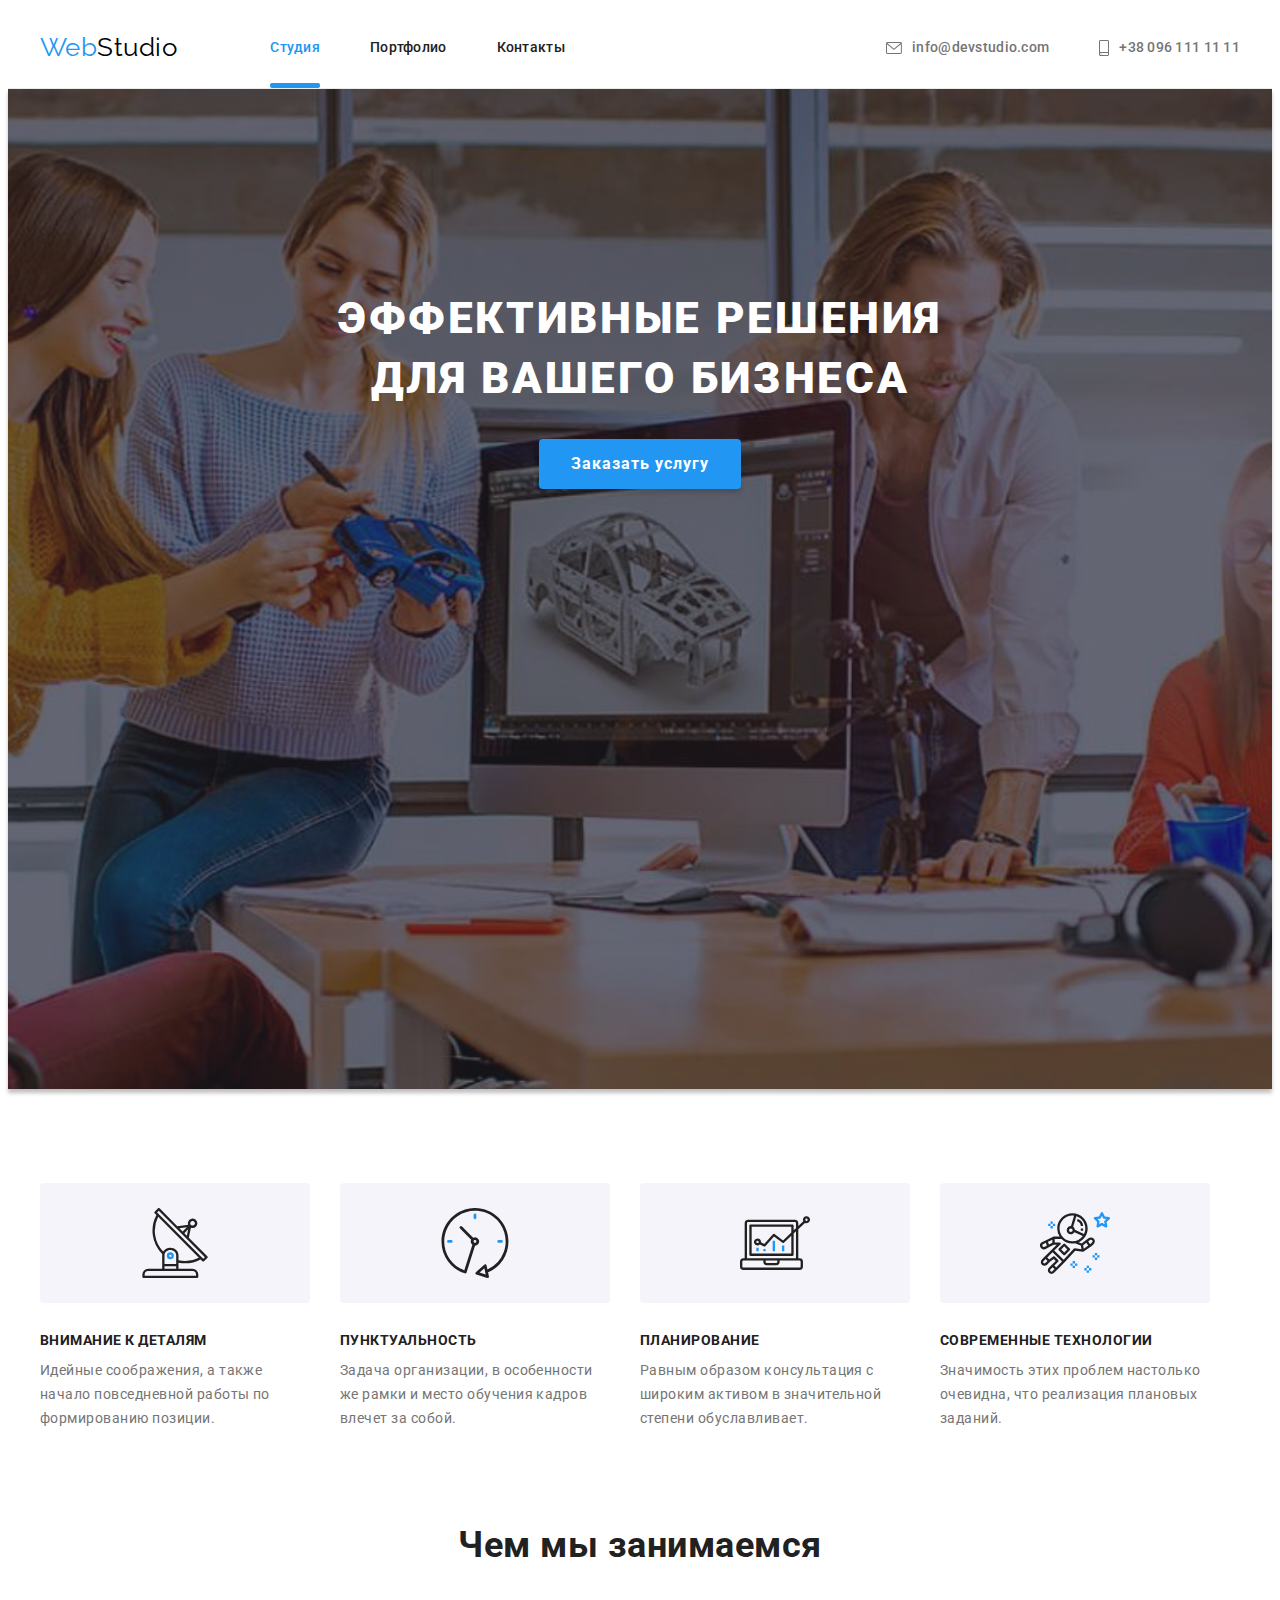
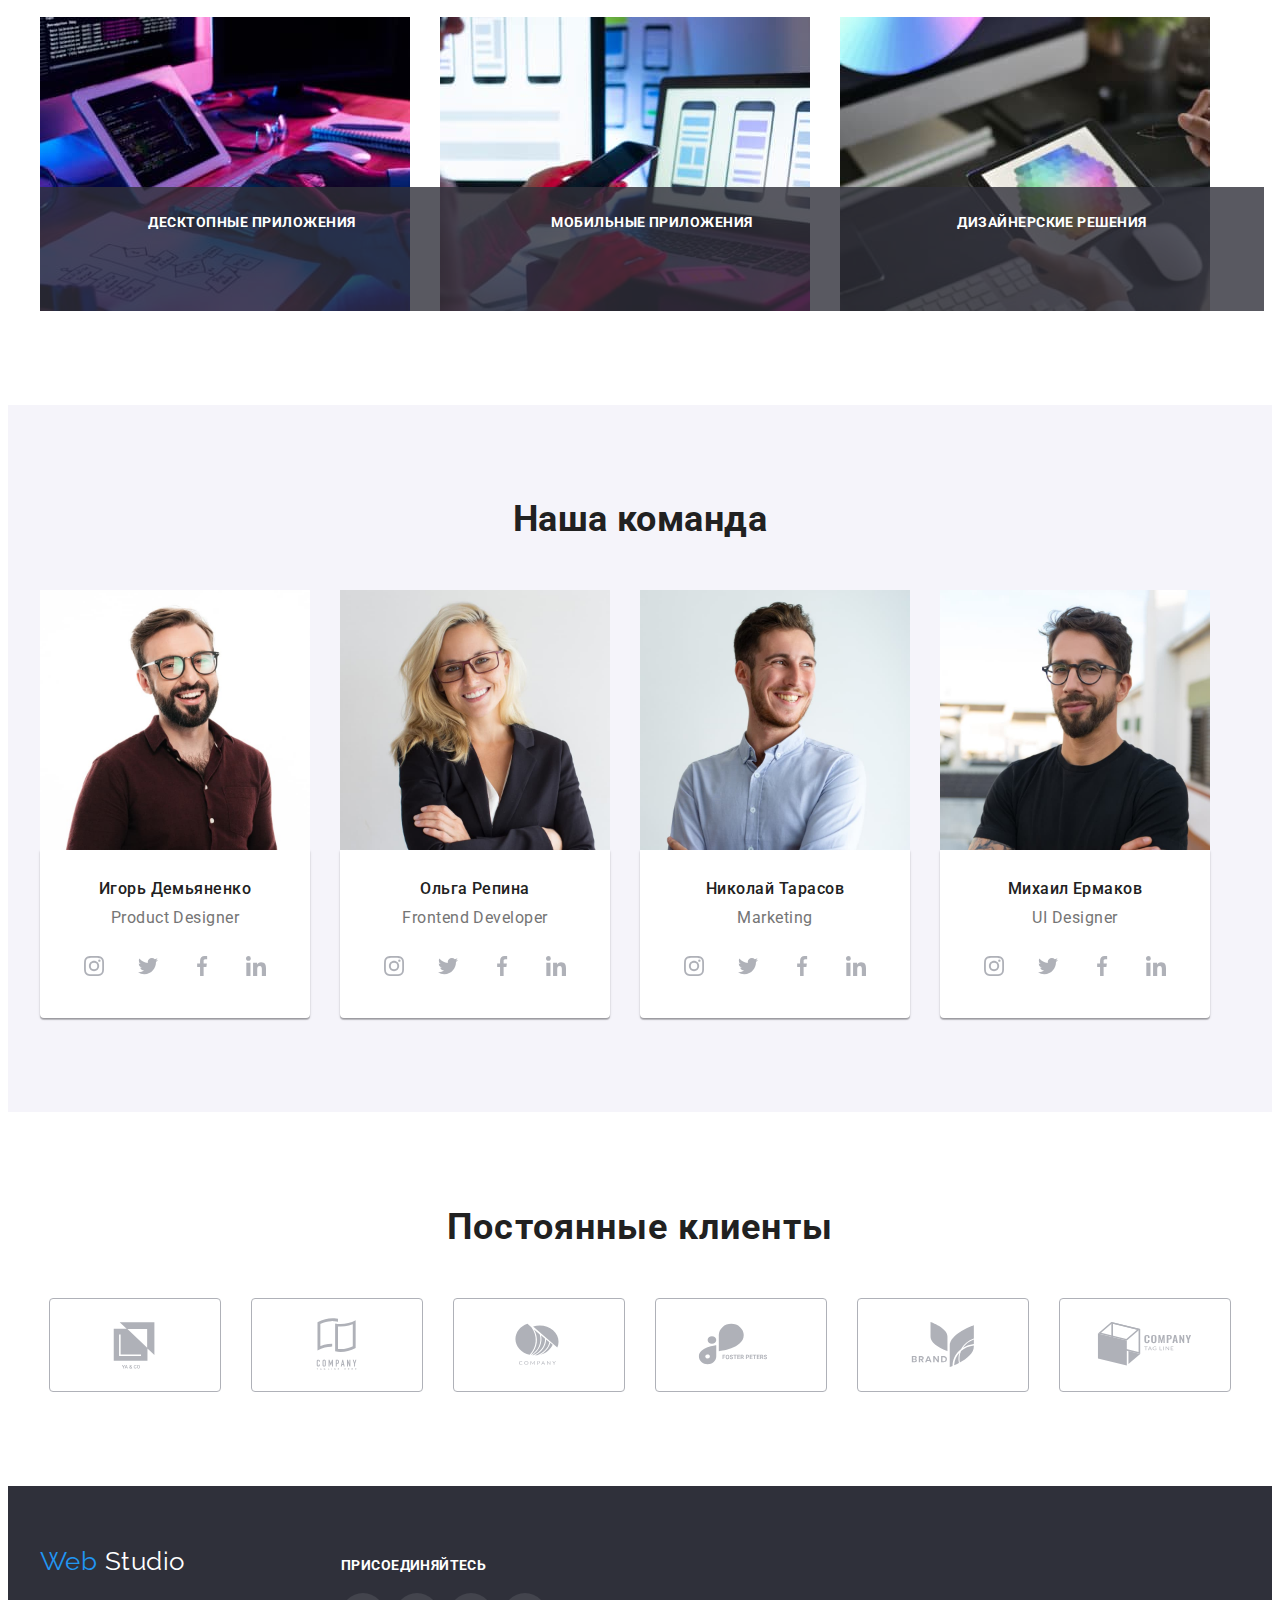
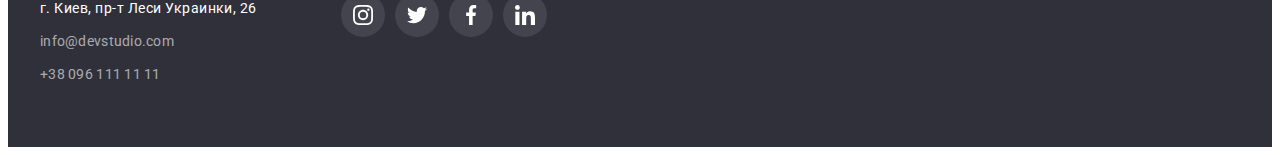
==== commit 087c8f97: "Update index.html" ====
--- a/index.html
+++ b/index.html
@@ -4,12 +4,15 @@
     <meta charset="UTF-8" />
     <meta http-equiv="X-UA-Compatible" content="IE=edge" />
     <meta name="viewport" content="width=device-width, initial-scale=1.0" />
+    <!--Fonts start-->
     <link rel="preconnect" href="https://fonts.googleapis.com" />
     <link rel="preconnect" href="https://fonts.gstatic.com" crossorigin />
     <link
       href="https://fonts.googleapis.com/css2?family=Raleway:wght@700&family=Roboto:wght@400;500;700;900&display=swap"
       rel="stylesheet"
     />
+    <!--Fonts end-->
+    <!--Normalize start-->
     <link
       rel="stylesheet"
       href="https://cdnjs.cloudflare.com/ajax/libs/modern-normalize/1.1.0/modern-normalize.min.css"
@@ -17,6 +20,13 @@
       crossorigin="anonymous"
       referrerpolicy="no-referrer"
     />
+    <!--Normalize end-->
+    <!--Animate.css start-->
+    <link
+      rel="stylesheet"
+      href="https://cdnjs.cloudflare.com/ajax/libs/animate.css/4.1.1/animate.min.css"
+    />
+    <!--animate.css end-->
     <link rel="stylesheet" href="./css/styles.css" />
     <title>Document</title>
   </head>
@@ -29,7 +39,9 @@
         <nav class="nav">
           <ul class="nav-list">
             <li class="nav-item">
-              <a class="nav-link current" href="./index.html">Студия</a>
+              <a class="nav-link current animate__animated animate__slideInDown" href="./index.html"
+                >Студия</a
+              >
             </li>
             <li class="nav-item">
               <a class="nav-link" href="./portfolio.html">Портфолио</a>
@@ -64,8 +76,16 @@
       <!--Hero section-->
       <section class="hero section section-wrap overlay">
         <div class="container">
-          <h1 class="hero-title">Эффективные решения для вашего бизнеса</h1>
-          <button class="button-hero" type="button" data-modal-open>Заказать услугу</button>
+          <h1 class="hero-title animate__animated animate__backInLeft">
+            Эффективные решения для вашего бизнеса
+          </h1>
+          <button
+            class="button-hero animate__animated animate__backInRight"
+            type="button"
+            data-modal-open
+          >
+            Заказать услугу
+          </button>
         </div>
       </section>
       <!--Offer section-->
@@ -73,7 +93,7 @@
         <div class="container">
           <h2 class="visually-hidden">Что мы предлагаем</h2>
           <ul class="offer-list">
-            <li class="offer-item">
+            <li class="offer-item animate__animated animate__backInLeft">
               <div class="offer-wrapper">
                 <svg class="offer-icon" width="70" height="70">
                   <use href="./images/icons.svg#antenna"></use>
@@ -84,7 +104,7 @@
                 Идейные соображения, а также начало повседневной работы по формированию позиции.
               </p>
             </li>
-            <li class="offer-item">
+            <li class="offer-item animate__animated animate__backInLeft">
               <div class="offer-wrapper">
                 <svg class="offer-icon" width="70" height="70">
                   <use href="./images/icons.svg#clock"></use>
@@ -95,7 +115,7 @@
                 Задача организации, в особенности же рамки и место обучения кадров влечет за собой.
               </p>
             </li>
-            <li class="offer-item">
+            <li class="offer-item animate__animated animate__backInLeft">
               <div class="offer-wrapper">
                 <svg class="offer-icon" width="70" height="70">
                   <use href="./images/icons.svg#diagram"></use>
@@ -106,7 +126,7 @@
                 Равным образом консультация с широким активом в значительной степени обуславливает.
               </p>
             </li>
-            <li class="offer-item">
+            <li class="offer-item animate__animated animate__backInLeft">
               <div class="offer-wrapper">
                 <svg class="offer-icon" width="70" height="70">
                   <use href="./images/icons.svg#astronaut"></use>
@@ -125,7 +145,7 @@
         <div class="container section-top">
           <h2 class="doing-title">Чем мы занимаемся</h2>
           <ul class="doing-list card-set">
-            <li class="doing-item">
+            <li class="doing-item animate__animated animate__backInRight">
               <div class="doing-tumb">
                 <img
                   src="./images/doing/box1.jpg"
@@ -136,7 +156,7 @@
                 <p class="doing-text">Десктопные приложения</p>
               </div>
             </li>
-            <li class="doing-item">
+            <li class="doing-item animate__animated animate__backInRight">
               <div class="doing-tumb">
                 <img
                   src="./images/doing/box2.jpg"
@@ -147,7 +167,7 @@
                 <p class="doing-text">Мобильные приложения</p>
               </div>
             </li>
-            <li class="doing-item">
+            <li class="doing-item animate__animated animate__backInRight">
               <div class="doing-tumb">
                 <img
                   src="./images/doing/box3.jpg"
@@ -172,7 +192,7 @@
                 <h3 class="team-subtitel">Игорь Демьяненко</h3>
                 <p class="team-text" lang="en">Product Designer</p>
                 <ul class="socials list">
-                  <li class="socials-item">
+                  <li class="socials-item animate__animated animate__backInLeft">
                     <a
                       class="socials-link"
                       href=""
@@ -184,7 +204,7 @@
                       </svg>
                     </a>
                   </li>
-                  <li class="socials-item">
+                  <li class="socials-item animate__animated animate__backInLeft">
                     <a
                       class="socials-link"
                       href=""
@@ -197,7 +217,7 @@
                       </svg>
                     </a>
                   </li>
-                  <li class="socials-item">
+                  <li class="socials-item animate__animated animate__backInLeft">
                     <a
                       class="socials-link"
                       href=""
--- a/css/styles.css
+++ b/css/styles.css
@@ -16,7 +16,7 @@
   --items: 3;
 
   /* time */
-  --timeng-function: cubic-bezier(0.4, 0, 0.2, 1);
+  --timeng-function: 250ms cubic-bezier(0.4, 0, 0.2, 1);
 }
 
 body {
@@ -139,7 +139,7 @@
   line-height: 1.14;
   letter-spacing: 0.02em;
 
-  transition: 250ms var(--timeng-function);
+  transition: color var(--timeng-function);
 }
 
 .nav-link:hover,
@@ -177,7 +177,7 @@
   background-color: #2196f3;
   border-radius: 2px;
   opacity: 0;
-  transition: opacity 250ms var(--timeng-function);
+  transition: opacity var(--timeng-function);
 }
 
 .nav-link:hover::after,
@@ -208,7 +208,7 @@
   line-height: 1.14;
   letter-spacing: 0.02em;
 
-  transition: 250ms var(--timeng-function);
+  transition: color var(--timeng-function);
 }
 
 .mailto-wrapper:hover,
@@ -235,7 +235,7 @@
   line-height: 1.14;
   letter-spacing: 0.02em;
 
-  transition: 250ms var(--timeng-function);
+  transition: color var(--timeng-function);
 }
 
 .phone-wpapper:hover,
@@ -307,13 +307,12 @@
   box-shadow: 0px 4px 4px rgba(0, 0, 0, 0.15);
   border-radius: 4px;
 
-  transition: 250ms var(--timeng-function);
+  transition: background-color var(--timeng-function);
 }
 
 .button-hero:hover,
 .button-hero:focus {
   background-color: #188ce8;
-  color: #ffffff;
   border: none;
 }
 
@@ -339,6 +338,7 @@
   background-color: #f5f4fa;
   border-radius: 4px;
 }
+
 .offer-item {
   flex-basis: 270px;
 }
@@ -377,6 +377,28 @@
 .doing-list {
   display: flex;
   gap: var(--indent);
+}
+
+.doing-tumb {
+  position: relative;
+}
+
+.doing-text {
+  position: absolute;
+  bottom: 0;
+  left: 0;
+
+  width: 370px;
+  height: 70px;
+  padding: 27px;
+
+  font-weight: 700;
+  font-size: 14px;
+  line-height: calc(16 / 14);
+  text-align: center;
+  text-transform: uppercase;
+  color: #ffffff;
+  background: rgba(47, 48, 58, 0.8);
 }
 
 /* team section */
@@ -465,13 +487,13 @@
   border: 1px solid #afb1b8;
   border-radius: 4px;
 
-  transition: 250ms var(--timeng-function);
+  transition: border-color var(--timeng-function), fill var(--timeng-function);
 }
 
 .clients-icon {
   fill: #afb1b8;
 
-  transition: 250ms var(--timeng-function);
+  transition: fill var(--timeng-function);
 }
 
 .clients-link:hover,
@@ -541,7 +563,7 @@
   color: rgba(255, 255, 255, 0.6);
   letter-spacing: 0.02em;
 
-  transition: 250ms var(--timeng-function);
+  transition: color var(--timeng-function);
 }
 
 .footer-mailto:hover,
@@ -555,7 +577,7 @@
   color: rgba(255, 255, 255, 0.6);
   letter-spacing: 0.02em;
 
-  transition: 250ms var(--timeng-function);
+  transition: color var(--timeng-function);
 }
 
 .footer-phone:hover,
@@ -598,7 +620,7 @@
   border-radius: 50%;
   background-color: #43444d;
 
-  transition: 250ms var(--timeng-function);
+  transition: background-color var(--timeng-function), fill var(--timeng-function);
 }
 
 .footer-socials-icon {
@@ -635,7 +657,8 @@
   border-radius: 4px;
   background-color: #f5f4fa;
 
-  transition: 250ms var(--timeng-function);
+  transition: color var(--timeng-function), background-color var(--timeng-function),
+    box-shadow var(--timeng-function);
 }
 
 .button-portfolio.current {
@@ -660,7 +683,12 @@
 
 .portfolio-item {
   position: relative;
-  transition: 250ms var(--timeng-function);
+  transition: color var(--timeng-function), box-shadow var(--timeng-function);
+}
+
+.portfolio-item:hover .product-thumb .product-text {
+  transform: translateY(0);
+  opacity: 1;
 }
 
 .portfolio-item:hover {
@@ -672,11 +700,6 @@
 .product-thumb {
   position: relative;
   overflow: hidden;
-}
-
-.product-thumb:hover .product-text {
-  transform: translateY(0);
-  opacity: 1;
 }
 
 .product-text {
@@ -684,14 +707,14 @@
   top: 0;
   left: 0;
   padding: 63px 24px;
+
   font-size: 18px;
   line-height: calc(28 / 18);
   color: #ffffff;
   background-color: rgba(33, 150, 243, 0.9);
   opacity: 0;
   transform: translateY(100%);
-  transition: 250ms var(--timeng-function);
-  z-index: 100;
+  transition: var(--timeng-function);
 }
 
 .portfolio-wrapper {
@@ -752,11 +775,13 @@
   height: 44px;
   border-radius: 50%;
 
-  transition: 250ms var(--timeng-function);
+  transition: background-color var(--timeng-function), fill var(--timeng-function);
 }
 
 .socials-icon {
   fill: #afb1b8;
+
+  transition: fill var(--timeng-function);
 }
 
 .socials-link:hover,
@@ -775,15 +800,16 @@
   position: fixed;
   top: 0;
   left: 0;
-
-  display: flex;
-  align-items: center;
-  justify-content: center;
+  z-index: 1000;
 
   width: 100%;
   height: 100%;
 
   background-color: rgba(0, 0, 0, 0.2);
+  opacity: 1;
+  visibility: visible;
+  pointer-events: initial;
+  transition: opacity var(--timeng-function), visibility var(--timeng-function);
 }
 
 .backdrop.is-hidden {
@@ -793,13 +819,25 @@
 }
 
 .modal {
-  position: relative;
+  position: absolute;
+  top: 50%;
+  left: 50%;
+  transform: translate(-50%, -50%) scale(1);
+
   width: 528px;
   height: 521px;
   background-color: #ffffff;
+  border-radius: 4px;
   box-shadow: 0px 1px 3px rgba(0, 0, 0, 0.12), 0px 1px 1px rgba(0, 0, 0, 0.14),
     0px 2px 1px rgba(0, 0, 0, 0.2);
-  border-radius: 4px;
+
+  opacity: 1;
+  transition: transform var(--timeng-function) 200ms;
+}
+
+.backdrop.is-hidden .modal {
+  opacity: 0;
+  transform: translate(-50%, -50%) scale(0.85);
 }
 
 .modal-btn {
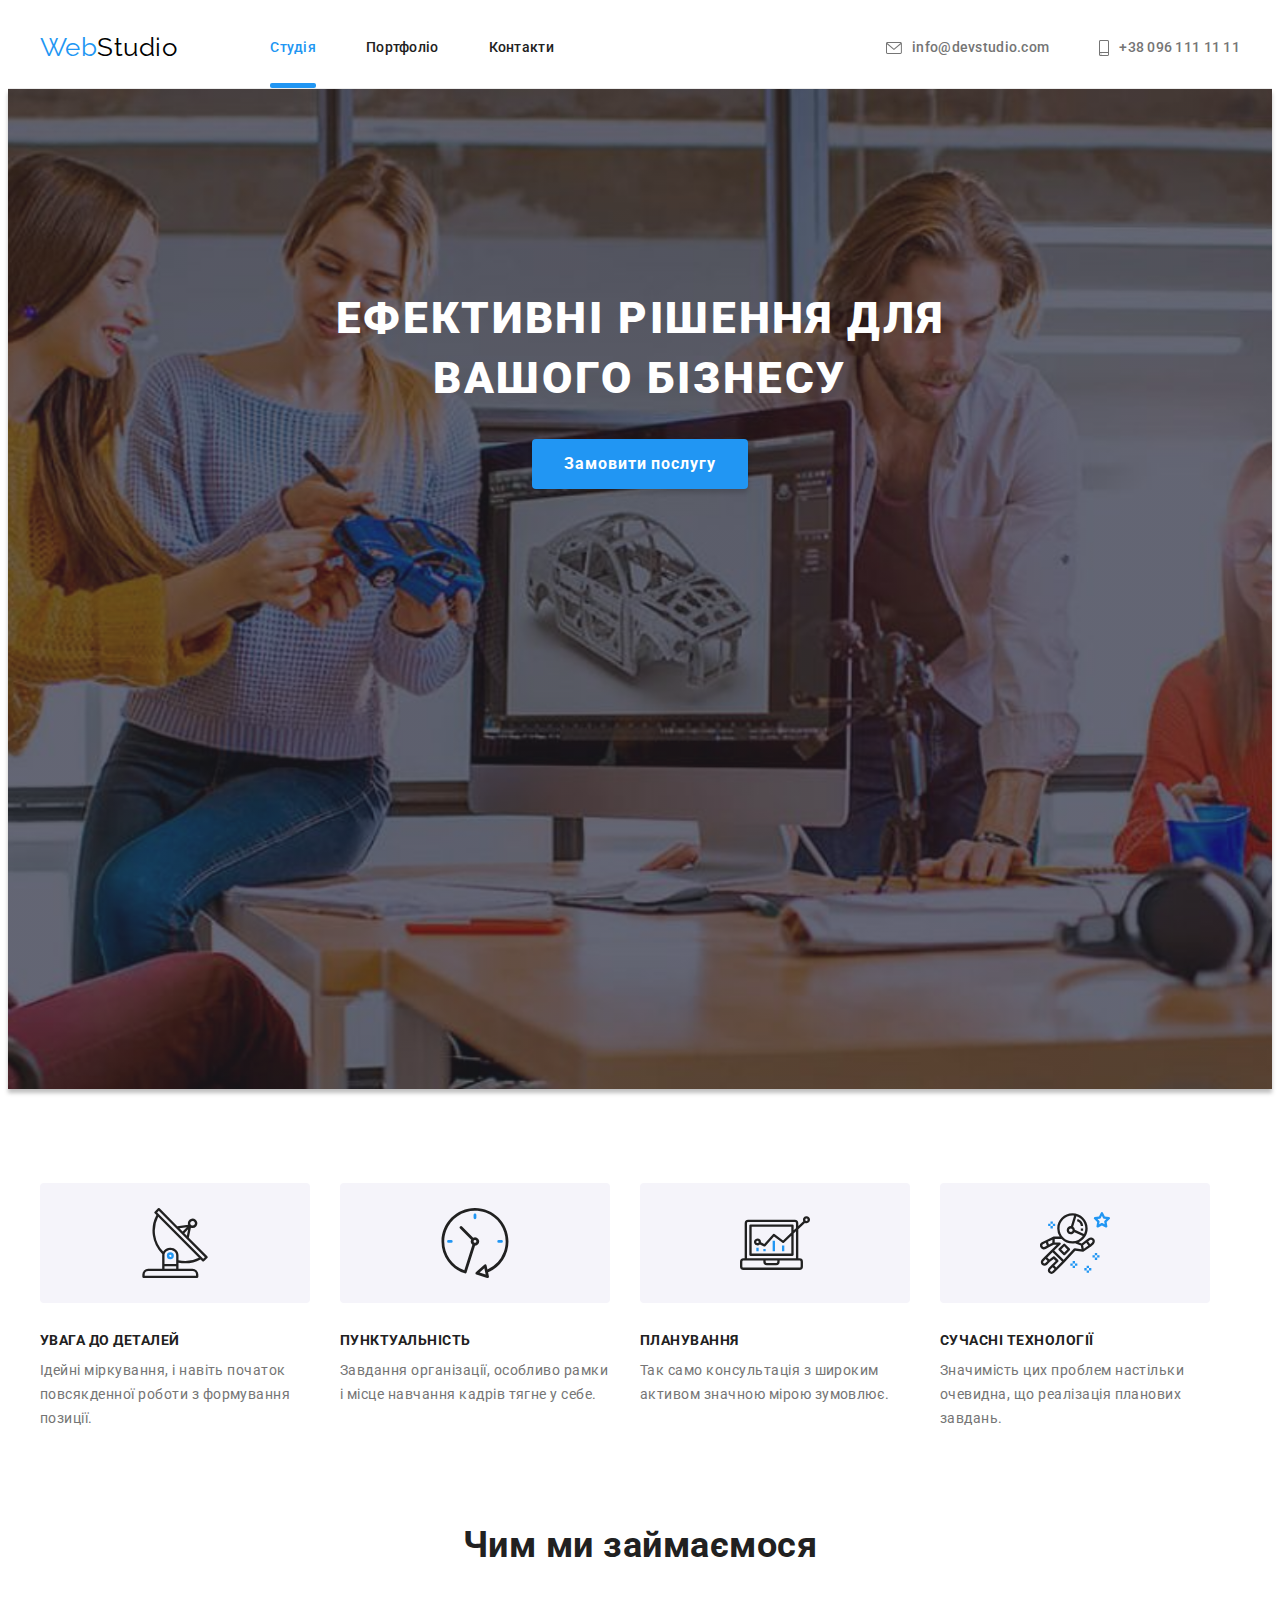
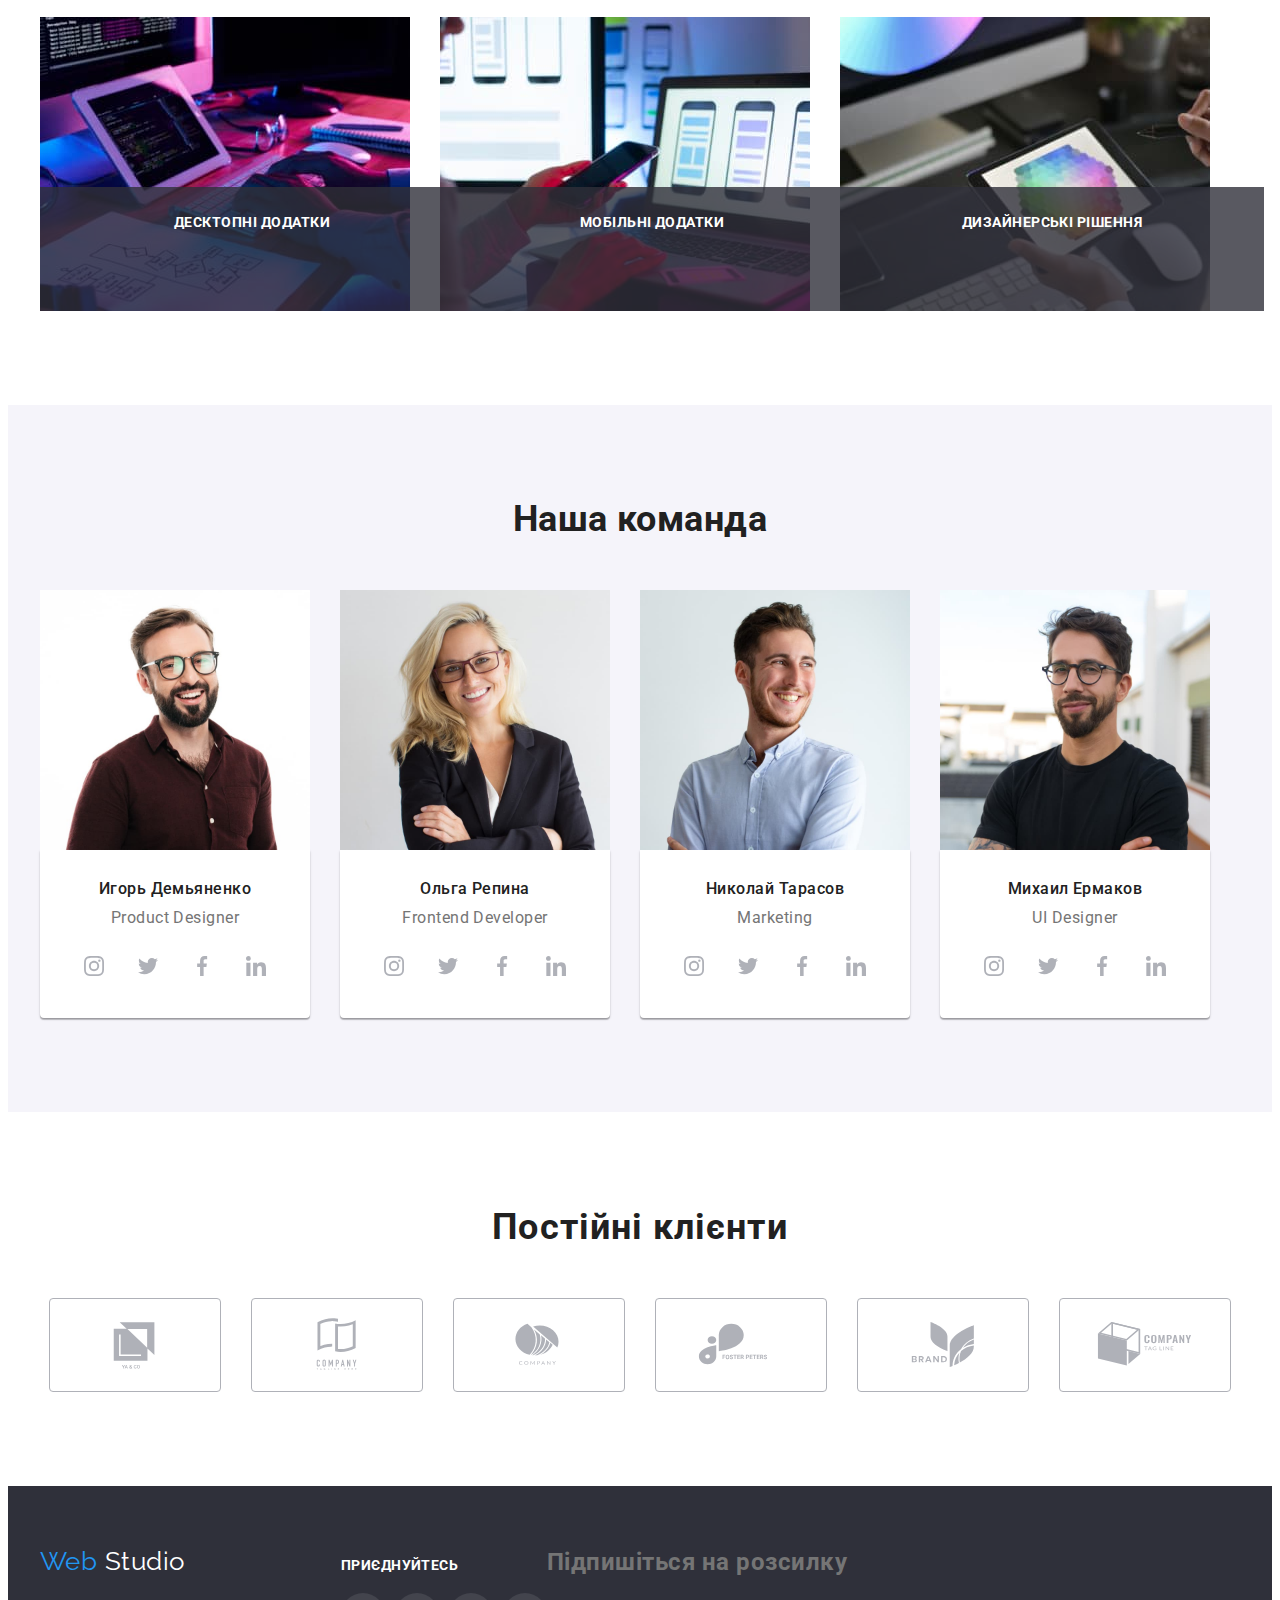
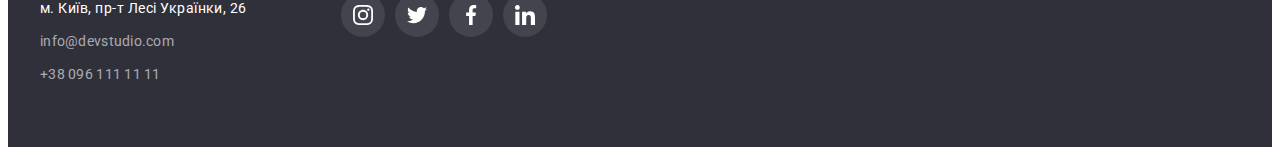
==== commit aa6785ee: "Update index.html" ====
--- a/index.html
+++ b/index.html
@@ -1,5 +1,5 @@
 <!DOCTYPE html>
-<html lang="ru">
+<html lang="uk">
   <head>
     <meta charset="UTF-8" />
     <meta http-equiv="X-UA-Compatible" content="IE=edge" />
@@ -40,14 +40,14 @@
           <ul class="nav-list">
             <li class="nav-item">
               <a class="nav-link current animate__animated animate__slideInDown" href="./index.html"
-                >Студия</a
+                >Студія</a
               >
             </li>
             <li class="nav-item">
-              <a class="nav-link" href="./portfolio.html">Портфолио</a>
+              <a class="nav-link" href="./portfolio.html">Портфоліо</a>
             </li>
             <li class="nav-item">
-              <a class="nav-link" href="">Контакты</a>
+              <a class="nav-link" href="">Контакти</a>
             </li>
           </ul>
         </nav>
@@ -77,14 +77,14 @@
       <section class="hero section section-wrap overlay">
         <div class="container">
           <h1 class="hero-title animate__animated animate__backInLeft">
-            Эффективные решения для вашего бизнеса
+            Ефективні рішення для вашого бізнесу
           </h1>
           <button
             class="button-hero animate__animated animate__backInRight"
             type="button"
             data-modal-open
           >
-            Заказать услугу
+            Замовити послугу
           </button>
         </div>
       </section>
@@ -99,9 +99,9 @@
                   <use href="./images/icons.svg#antenna"></use>
                 </svg>
               </div>
-              <h3 class="offer-title">Внимание к деталям</h3>
+              <h3 class="offer-title">УВАГА ДО ДЕТАЛЕЙ</h3>
               <p class="offer-text">
-                Идейные соображения, а также начало повседневной работы по формированию позиции.
+                Ідейні міркування, і навіть початок повсякденної роботи з формування позиції.
               </p>
             </li>
             <li class="offer-item animate__animated animate__backInLeft">
@@ -110,9 +110,9 @@
                   <use href="./images/icons.svg#clock"></use>
                 </svg>
               </div>
-              <h3 class="offer-title">Пунктуальность</h3>
+              <h3 class="offer-title">ПУНКТУАЛЬНІСТЬ</h3>
               <p class="offer-text">
-                Задача организации, в особенности же рамки и место обучения кадров влечет за собой.
+                Завдання організації, особливо рамки і місце навчання кадрів тягне у себе.
               </p>
             </li>
             <li class="offer-item animate__animated animate__backInLeft">
@@ -121,9 +121,9 @@
                   <use href="./images/icons.svg#diagram"></use>
                 </svg>
               </div>
-              <h3 class="offer-title">Планирование</h3>
+              <h3 class="offer-title">ПЛАНУВАННЯ</h3>
               <p class="offer-text">
-                Равным образом консультация с широким активом в значительной степени обуславливает.
+                Так само консультація з широким активом значною мірою зумовлює.
               </p>
             </li>
             <li class="offer-item animate__animated animate__backInLeft">
@@ -132,9 +132,9 @@
                   <use href="./images/icons.svg#astronaut"></use>
                 </svg>
               </div>
-              <h3 class="offer-title">Современные технологии</h3>
+              <h3 class="offer-title">СУЧАСНІ ТЕХНОЛОГІЇ</h3>
               <p class="offer-text">
-                Значимость этих проблем настолько очевидна, что реализация плановых заданий.
+                Значимість цих проблем настільки очевидна, що реалізація планових завдань.
               </p>
             </li>
           </ul>
@@ -143,7 +143,7 @@
       <!--Doing section-->
       <section class="doing section">
         <div class="container section-top">
-          <h2 class="doing-title">Чем мы занимаемся</h2>
+          <h2 class="doing-title">Чим ми займаємося</h2>
           <ul class="doing-list card-set">
             <li class="doing-item animate__animated animate__backInRight">
               <div class="doing-tumb">
@@ -153,7 +153,7 @@
                   width="370"
                   height="294"
                 />
-                <p class="doing-text">Десктопные приложения</p>
+                <p class="doing-text">Десктопні додатки</p>
               </div>
             </li>
             <li class="doing-item animate__animated animate__backInRight">
@@ -164,7 +164,7 @@
                   width="370"
                   height="294"
                 />
-                <p class="doing-text">Мобильные приложения</p>
+                <p class="doing-text">Мобільні додатки</p>
               </div>
             </li>
             <li class="doing-item animate__animated animate__backInRight">
@@ -175,7 +175,7 @@
                   width="370"
                   height="294"
                 />
-                <p class="doing-text">Дизайнерские решения</p>
+                <p class="doing-text">Дизайнерські рішення</p>
               </div>
             </li>
           </ul>
@@ -192,7 +192,7 @@
                 <h3 class="team-subtitel">Игорь Демьяненко</h3>
                 <p class="team-text" lang="en">Product Designer</p>
                 <ul class="socials list">
-                  <li class="socials-item animate__animated animate__backInLeft">
+                  <li class="socials-item">
                     <a
                       class="socials-link"
                       href=""
@@ -204,7 +204,7 @@
                       </svg>
                     </a>
                   </li>
-                  <li class="socials-item animate__animated animate__backInLeft">
+                  <li class="socials-item">
                     <a
                       class="socials-link"
                       href=""
@@ -217,7 +217,7 @@
                       </svg>
                     </a>
                   </li>
-                  <li class="socials-item animate__animated animate__backInLeft">
+                  <li class="socials-item">
                     <a
                       class="socials-link"
                       href=""
@@ -424,7 +424,7 @@
       <!--Clients setion-->
       <section class="clients section">
         <div class="container">
-          <h2 class="clients-titel">Постоянные клиенты</h2>
+          <h2 class="clients-titel">Постійні клієнти</h2>
           <ul class="clients list">
             <li class="clients-item">
               <a
@@ -515,7 +515,7 @@
           <a class="footer-logo" href="./index.html"
             >Web <span class="footer-logo-inner">Studio</span>
           </a>
-          <address class="address">г. Киев, пр-т Леси Украинки, 26</address>
+          <address class="address">м. Київ, пр-т Лесі Українки, 26</address>
           <ul class="footer-list">
             <li class="footer-item">
               <a class="footer-mailto" href="mailto:info@devstudio.com">info@devstudio.com</a>
@@ -526,7 +526,7 @@
           </ul>
         </div>
         <div class="footer-wrapper">
-          <h2 class="footer-titel">присоединяйтесь</h2>
+          <h2 class="footer-titel">приєднуйтесь</h2>
           <ul class="footer-socials list">
             <li class="footer-socials-item">
               <a
@@ -582,6 +582,7 @@
             </li>
           </ul>
         </div>
+        <h2 class="">Підпишіться на розсилку</h2>
       </div>
     </footer>
     <!--Modal window-->
--- a/css/styles.css
+++ b/css/styles.css
@@ -832,12 +832,12 @@
     0px 2px 1px rgba(0, 0, 0, 0.2);
 
   opacity: 1;
-  transition: transform var(--timeng-function) 200ms;
+  transition: transform var(--timeng-function), opacity var(--timeng-function);
 }
 
 .backdrop.is-hidden .modal {
   opacity: 0;
-  transform: translate(-50%, -50%) scale(0.85);
+  transform: translate(-50%, -50%) scale(0.75);
 }
 
 .modal-btn {
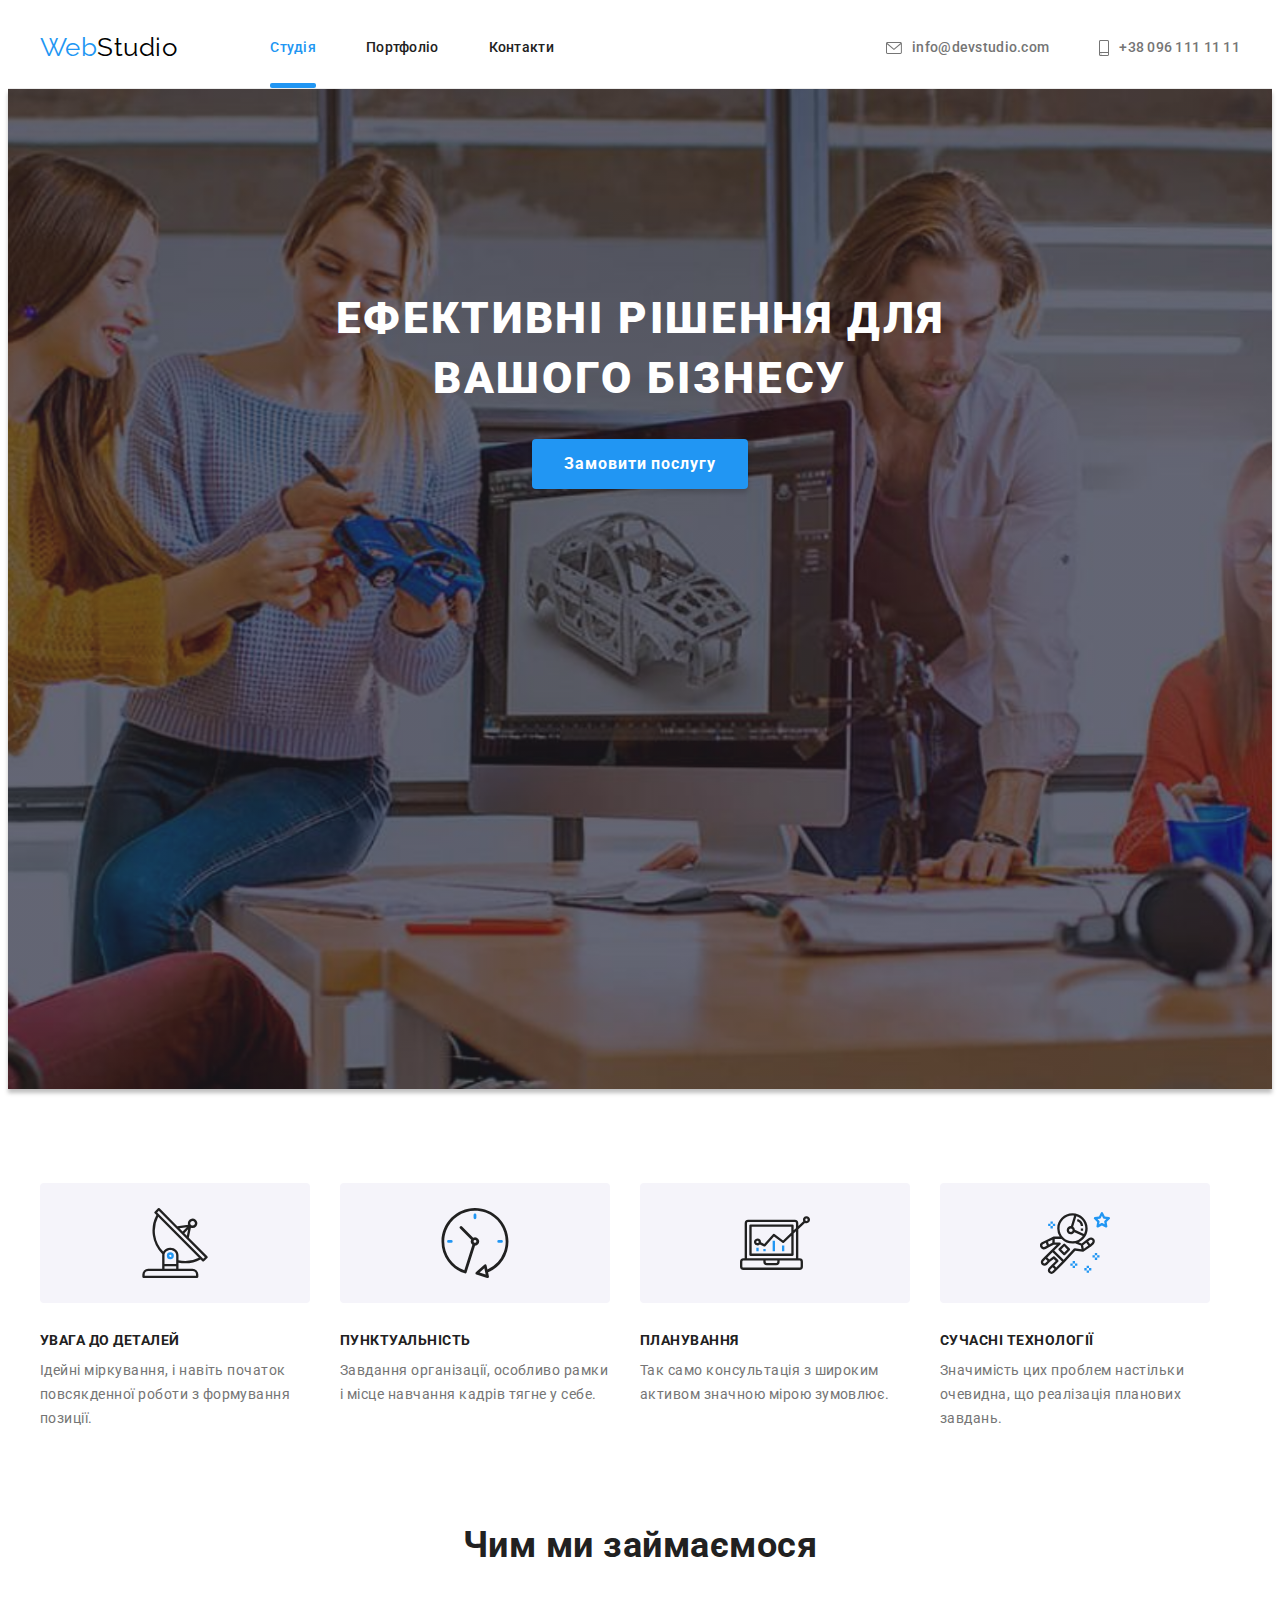
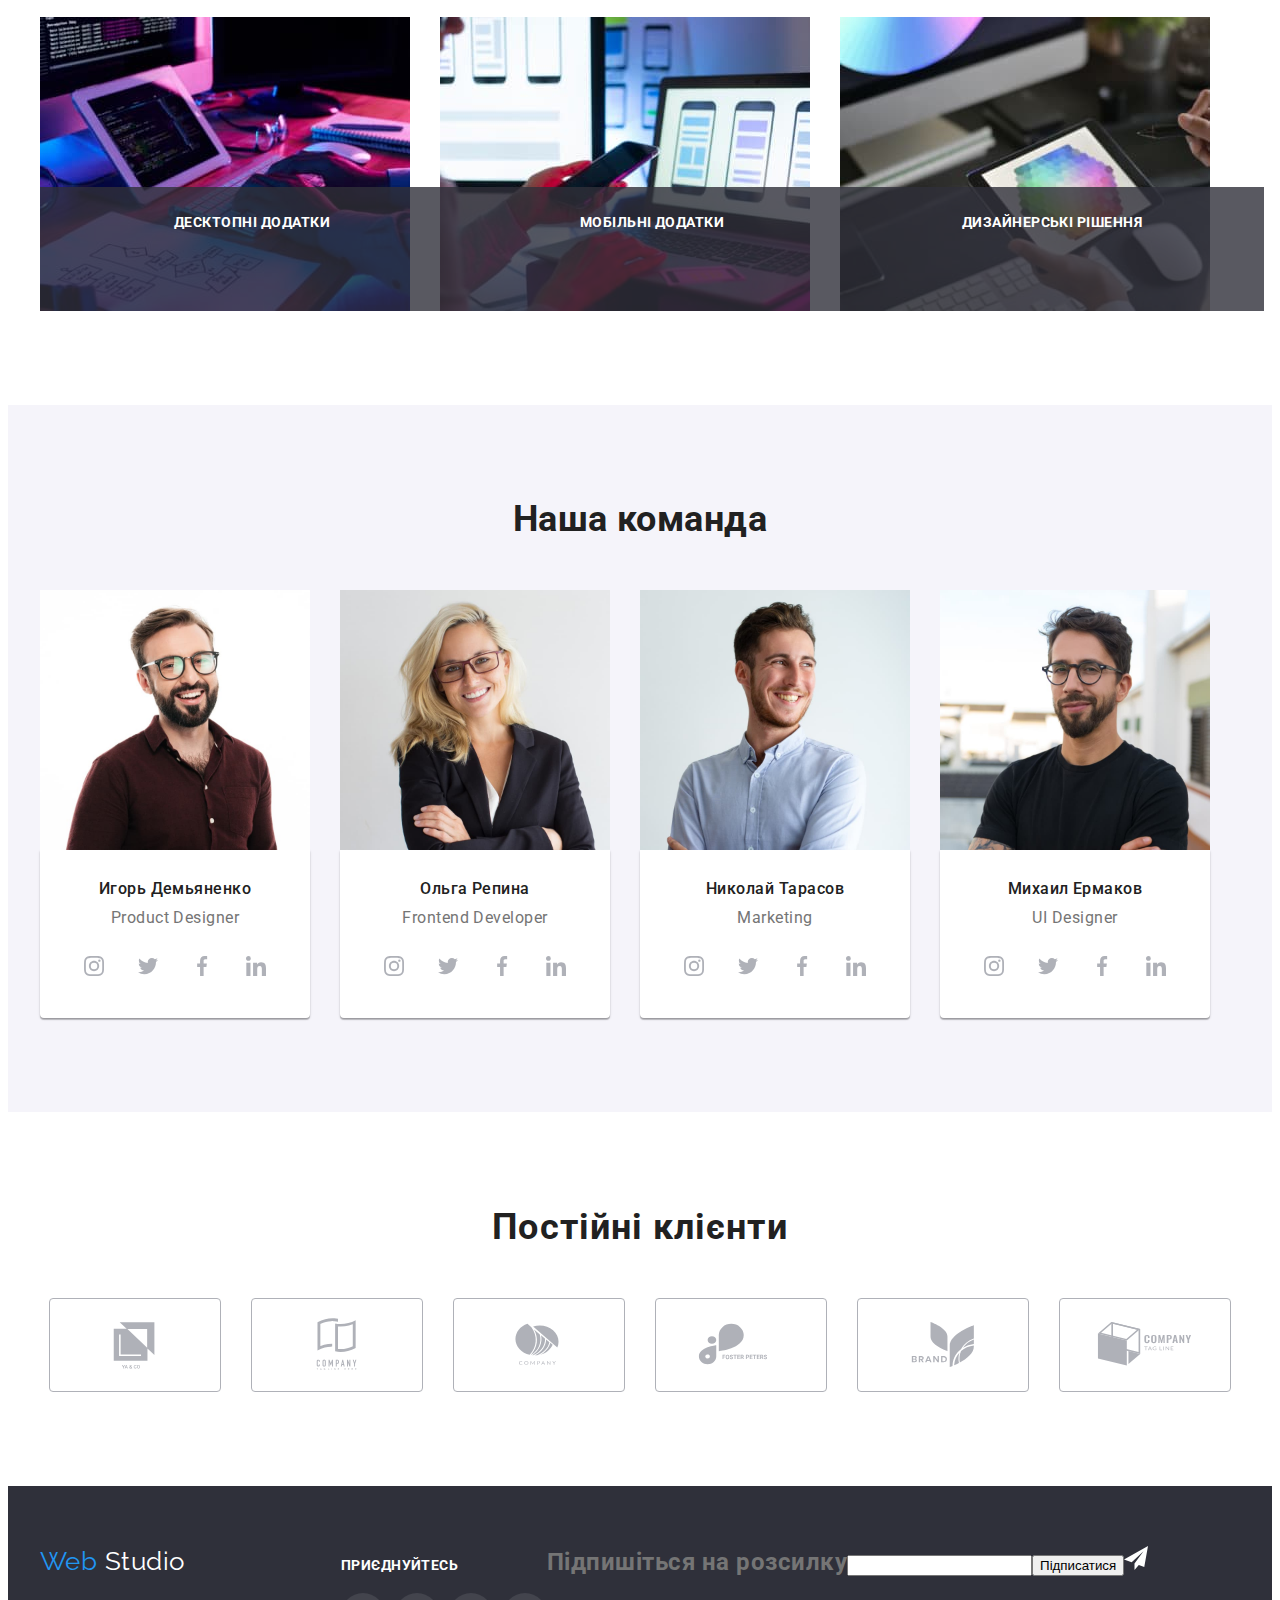
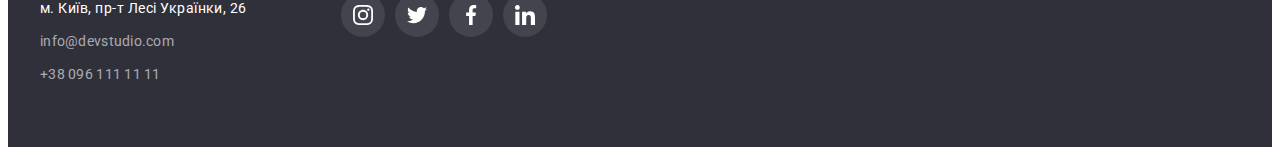
==== commit b2d15c43: "Update index.html" ====
--- a/index.html
+++ b/index.html
@@ -581,8 +581,16 @@
               </a>
             </li>
           </ul>
+          <h2></h2>
         </div>
         <h2 class="">Підпишіться на розсилку</h2>
+        <label>
+          <input type="text" />
+        </label>
+        <button type="submit">Підписатися</button>
+        <svg class="" width="24" height="24">
+          <use href="./images/icons.svg#send"></use>
+        </svg>
       </div>
     </footer>
     <!--Modal window-->
@@ -593,6 +601,34 @@
             <use href="./images/icons.svg#icon-close"></use>
           </svg>
         </button>
+        <form class="form">
+          <strong class="form-titel">Залиште свої дані, ми вам передзвонимо</strong>
+          <label class="form-group">
+            <span class="form-label">Ім'я</span>
+            <input class="form-input" type="text" name="user-name" />
+            <svg class="form-icon" width="18" height="18">
+              <use href="./images/icons.svg#person"></use>
+            </svg>
+          </label>
+          <label class="form-group">
+            <span class="form-label">Телефон</span>
+            <input class="form-input" type="tel" name="user-phone" />
+            <svg class="form-icon" width="18" height="18">
+              <use href="./images/icons.svg#phone"></use>
+            </svg>
+          </label>
+          <label class="form-group">
+            <span class="form-label">Пошта</span>
+            <input class="form-input" type="email" name="user-email" />
+            <svg class="form-icon" width="18" height="18">
+              <use href="./images/icons.svg#email"></use>
+            </svg>
+          </label>
+          <label class="form-group">
+            <span class="form-label">Коментар</span>
+            <input class="form-input" type="text" name="" />
+          </label>
+        </form>
       </div>
     </div>
     <script src="./js/modal.js"></script>
